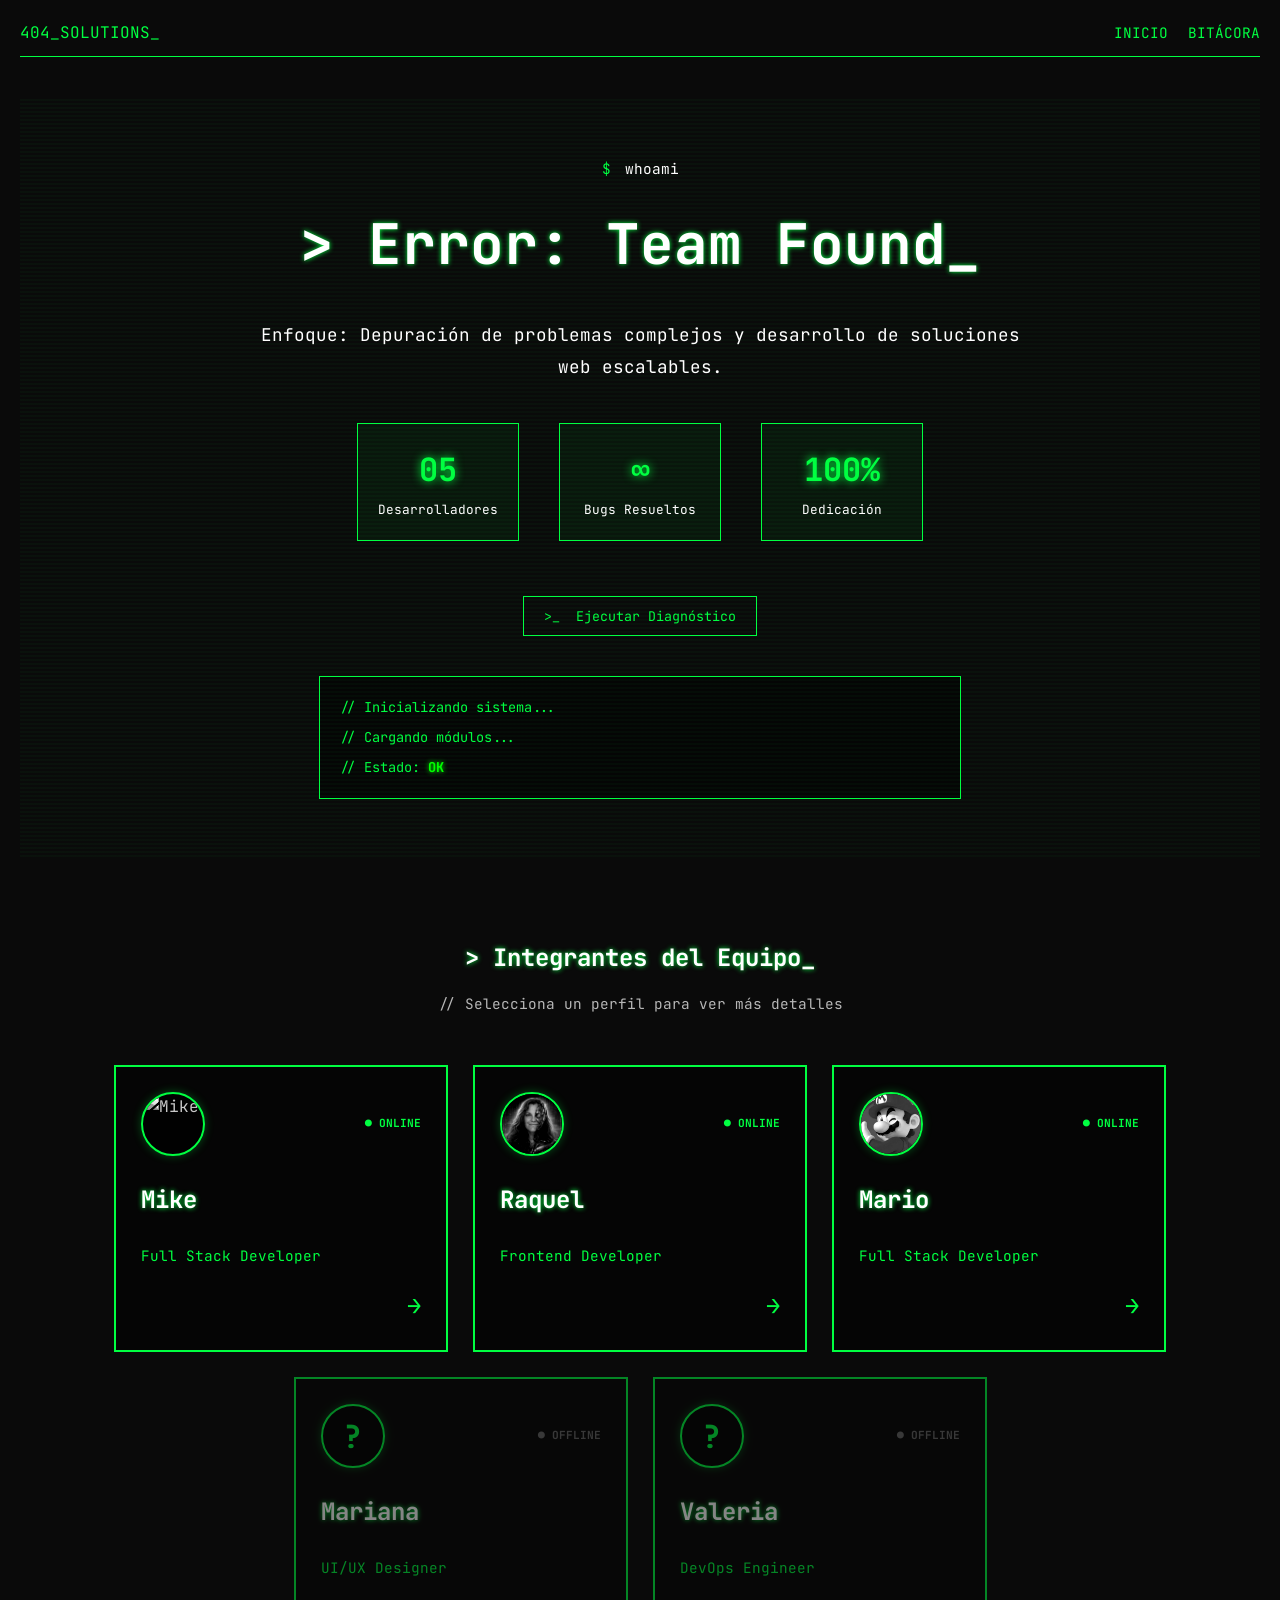
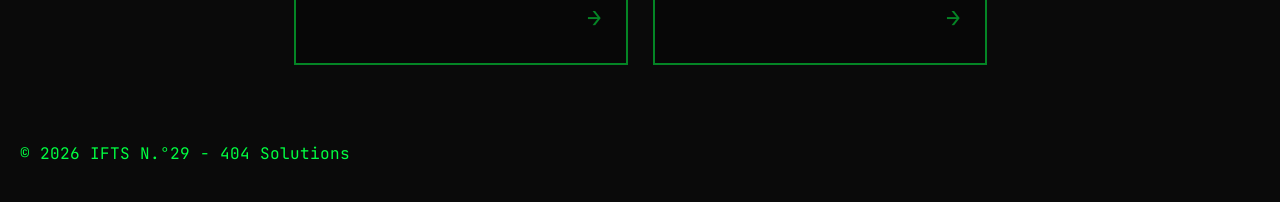
==== index.html @ 2956a2a1 "Subo el proyecto" ====
<!DOCTYPE html>
<html lang="es">

<head>
    <meta charset="UTF-8">
    <meta name="viewport" content="width=device-width, initial-scale=1.0">
    <title>404 Solutions - Home</title>
    <link rel="stylesheet" href="css/styles.css">
    <link href="https://fonts.googleapis.com/css2?family=JetBrains+Mono:wght@400;700&display=swap" rel="stylesheet">
    <link rel="icon" href="img/logo404solution.ico" type="image/x-icon" />
</head>

<body class="terminal-theme">
    <header>
        <nav class="nav-container">
            <div class="logo">404_SOLUTIONS_</div>
            <ul class="nav-links">
                <li><a href="index.html" class="active">Inicio</a></li>
                <li><a href="bitacora.html">Bitácora</a></li>
            </ul>
        </nav>
    </header>

    <main>
        <section id="hero">
            <div class="hero-content">
                <div class="terminal-prompt">
                    <span class="prompt-symbol">$</span>
                    <span class="prompt-text">whoami</span>
                </div>
                <h1 class="glitch-text" data-text="&gt; Error: Team Found_">&gt; Error: Team Found_</h1>
                <p class="hero-description">
                    <span class="typing-effect">Enfoque: Depuración de problemas complejos y desarrollo de soluciones web escalables.</span>
                </p>
                <div class="hero-stats">
                    <div class="stat-item">
                        <span class="stat-number">05</span>
                        <span class="stat-label">Desarrolladores</span>
                    </div>
                    <div class="stat-item">
                        <span class="stat-number">∞</span>
                        <span class="stat-label">Bugs Resueltos</span>
                    </div>
                    <div class="stat-item">
                        <span class="stat-number">100%</span>
                        <span class="stat-label">Dedicación</span>
                    </div>
                </div>
                <button id="btn-interact" class="nav-button pulse-button">
                    <span class="button-icon">&gt;_</span> Ejecutar Diagnóstico
                </button>
            </div>
            <div class="hero-decoration">
                <div class="code-lines">
                    <span class="code-line">// Inicializando sistema...</span>
                    <span class="code-line">// Cargando módulos...</span>
                    <span class="code-line">// Estado: <span class="status-ok">OK</span></span>
                </div>
            </div>
        </section>

        <section id="team-list">
            <div class="section-header">
                <h2>&gt; Integrantes del Equipo_</h2>
                <p class="section-subtitle">// Selecciona un perfil para ver más detalles</p>
            </div>
            <div class="grid-container">
                <a href="mike.html" class="team-card">
                    <div class="card-header">
                        <div class="card-avatar">
                            <img src="img/avatar_mike.png" alt="Mike" class="avatar-img">
                        </div>
                        <span class="card-status">● ONLINE</span>
                    </div>
                    <h3 class="card-name">Mike</h3>
                    <p class="card-role">Full Stack Developer</p>
                    <div class="card-footer">
                        <span class="card-arrow">→</span>
                    </div>
                </a>
                <a href="raquel.html" class="team-card">
                    <div class="card-header">
                        <div class="card-avatar">
                            <img src="img/perfil-raq.png" alt="Raquel" class="avatar-img">
                        </div>
                        <span class="card-status">● ONLINE</span>
                    </div>
                    <h3 class="card-name">Raquel</h3>
                    <p class="card-role">Frontend Developer</p>
                    <div class="card-footer">
                        <span class="card-arrow">→</span>
                    </div>
                </a>
                <a href="mario.html" class="team-card">
                    <div class="card-header">
                        <div class="card-avatar">
                            <img src="img/mario.png" alt="Mario" class="avatar-img">
                        </div>
                        <span class="card-status">● ONLINE</span>
                    </div>
                    <h3 class="card-name">Mario</h3>
                    <p class="card-role">Full Stack Developer</p>
                    <div class="card-footer">
                        <span class="card-arrow">→</span>
                    </div>
                </a>
                <a href="#" class="team-card card-disabled">
                    <div class="card-header">
                        <div class="card-avatar">
                            <div class="avatar-placeholder">?</div>
                        </div>
                        <span class="card-status offline">● OFFLINE</span>
                    </div>
                    <h3 class="card-name">Mariana</h3>
                    <p class="card-role">UI/UX Designer</p>
                    <div class="card-footer">
                        <span class="card-arrow">→</span>
                    </div>
                </a>
                <a href="#" class="team-card card-disabled">
                    <div class="card-header">
                        <div class="card-avatar">
                            <div class="avatar-placeholder">?</div>
                        </div>
                        <span class="card-status offline">● OFFLINE</span>
                    </div>
                    <h3 class="card-name">Valeria</h3>
                    <p class="card-role">DevOps Engineer</p>
                    <div class="card-footer">
                        <span class="card-arrow">→</span>
                    </div>
                </a>
            </div>
        </section>
    </main>

    <footer>
        <p>&copy; <span id="year"></span> IFTS N.°29 - 404 Solutions</p>
    </footer>

    <script src="js/main.js"></script>
</body>

</html>
---- css/styles.css ----
/* Importación de Google Fonts [cite: 60, 95] */
@import url('https://fonts.googleapis.com/css2?family=JetBrains+Mono:wght@400;700&display=swap');

:root {
    --bg-color: #0a0a0a;
    --terminal-green: #00ff41;
    --dark-green: #003b00;
    --text-accent: #ffffff;
    --link-color: #008f11;
    --surface-color: #333
}

body {
    background-color: var(--bg-color);
    color: var(--terminal-green);
    font-family: 'JetBrains Mono', monospace;
    line-height: 1.6;
    margin: 0;
    padding: 20px;
}

/* Navegación  */
.nav-container {
    display: flex;
    justify-content: space-between;
    align-items: center;
    border-bottom: 1px solid var(--terminal-green);
    padding-bottom: 10px;
    margin-bottom: 40px;
}

.nav-links {
    list-style: none;
    display: flex;
    gap: 20px;
    margin: 0;
}

.nav-links a {
    color: var(--terminal-green);
    text-decoration: none;
    text-transform: uppercase;
    font-size: 0.9rem;
}

.nav-links a:hover {
    background: var(--terminal-green);
    color: var(--bg-color);
}

/* Secciones */
h1, h2 {
    color: var(--text-accent);
    text-shadow: 0 0 5px var(--terminal-green);
}

/* Hero Section Mejorado */
#hero {
    padding: 60px 20px;
    text-align: center;
    position: relative;
    overflow: hidden;
}

#hero::before {
    content: '';
    position: absolute;
    top: 0;
    left: 0;
    right: 0;
    bottom: 0;
    background: repeating-linear-gradient(
        0deg,
        transparent,
        transparent 2px,
        rgba(0, 255, 65, 0.03) 2px,
        rgba(0, 255, 65, 0.03) 4px
    );
    pointer-events: none;
    animation: scanlines 8s linear infinite;
}

@keyframes scanlines {
    0% { transform: translateY(0); }
    100% { transform: translateY(20px); }
}

.hero-content {
    position: relative;
    z-index: 1;
    max-width: 800px;
    margin: 0 auto;
}

.terminal-prompt {
    font-size: 0.9rem;
    margin-bottom: 20px;
    opacity: 0;
    animation: fadeIn 0.5s ease forwards;
}

.prompt-symbol {
    color: var(--terminal-green);
    margin-right: 5px;
}

.prompt-text {
    color: var(--text-accent);
}

@keyframes fadeIn {
    to { opacity: 1; }
}

.glitch-text {
    font-size: clamp(2rem, 5vw, 3.5rem);
    margin: 20px 0;
    position: relative;
    animation: glitch 3s infinite;
}

@keyframes glitch {
    0%, 90%, 100% { transform: translate(0); }
    92% { transform: translate(-2px, 2px); }
    94% { transform: translate(2px, -2px); }
    96% { transform: translate(-2px, -2px); }
}

.hero-description {
    font-size: 1.1rem;
    color: var(--text-accent);
    margin: 30px 0;
    line-height: 1.8;
}

.hero-stats {
    display: flex;
    justify-content: center;
    gap: 40px;
    margin: 40px 0;
    flex-wrap: wrap;
}

.stat-item {
    display: flex;
    flex-direction: column;
    align-items: center;
    padding: 20px;
    border: 1px solid var(--terminal-green);
    background: rgba(0, 255, 65, 0.05);
    min-width: 120px;
    transition: all 0.3s ease;
}

.stat-item:hover {
    background: rgba(0, 255, 65, 0.1);
    box-shadow: 0 0 20px rgba(0, 255, 65, 0.3);
    transform: translateY(-5px);
}

.stat-number {
    font-size: 2rem;
    font-weight: bold;
    color: var(--terminal-green);
    text-shadow: 0 0 10px var(--terminal-green);
}

.stat-label {
    font-size: 0.8rem;
    color: var(--text-accent);
    margin-top: 5px;
}

.pulse-button {
    animation: pulse 2s infinite;
    position: relative;
    overflow: hidden;
}

@keyframes pulse {
    0%, 100% { box-shadow: 0 0 0 0 rgba(0, 255, 65, 0.7); }
    50% { box-shadow: 0 0 0 10px rgba(0, 255, 65, 0); }
}

.button-icon {
    margin-right: 8px;
}

.hero-decoration {
    margin-top: 40px;
    padding: 20px;
    border: 1px solid var(--terminal-green);
    background: rgba(0, 0, 0, 0.5);
    text-align: left;
    max-width: 600px;
    margin-left: auto;
    margin-right: auto;
}

.code-lines {
    display: flex;
    flex-direction: column;
    gap: 8px;
}

.code-line {
    font-size: 0.85rem;
    color: var(--terminal-green);
    opacity: 0;
    animation: typeIn 0.5s ease forwards;
}

.code-line:nth-child(1) { animation-delay: 0.5s; }
.code-line:nth-child(2) { animation-delay: 1s; }
.code-line:nth-child(3) { animation-delay: 1.5s; }

@keyframes typeIn {
    to { opacity: 1; }
}

.status-ok {
    color: #00ff00;
    font-weight: bold;
    text-shadow: 0 0 5px #00ff00;
}

/* Team Section Mejorado */
#team-list {
    padding: 60px 20px;
}

.section-header {
    text-align: center;
    margin-bottom: 50px;
}

.section-header h2 {
    margin-bottom: 10px;
}

.section-subtitle {
    color: var(--text-accent);
    font-size: 0.9rem;
    opacity: 0.7;
}

/* Grid de Integrantes Mejorado */
.grid-container {
    display: grid;
    gap: 25px;
    margin-top: 20px;
    grid-template-columns: repeat(auto-fit, minmax(250px, 1fr));
    max-width: 1400px;
    margin-left: auto;
    margin-right: auto;
    justify-items: center;
}

/* Para 5 elementos: 3 arriba, 2 abajo centrados */
.grid-container {
    display: flex;
    flex-wrap: wrap;
    gap: 25px;
    margin-top: 20px;
    justify-content: center;
    max-width: 1400px;
    margin-left: auto;
    margin-right: auto;
}

.team-card {
    border: 2px solid var(--terminal-green);
    padding: 25px;
    text-decoration: none;
    color: var(--terminal-green);
    background: rgba(0, 0, 0, 0.5);
    transition: all 0.3s ease;
    position: relative;
    overflow: hidden;
    display: flex;
    flex-direction: column;
    width: 280px;
    flex-shrink: 0;
}

.team-card::before {
    content: '';
    position: absolute;
    top: 0;
    left: -100%;
    width: 100%;
    height: 100%;
    background: linear-gradient(90deg, transparent, rgba(0, 255, 65, 0.1), transparent);
    transition: left 0.5s ease;
}

.team-card:hover::before {
    left: 100%;
}

.team-card:hover {
    background-color: rgba(0, 59, 0, 0.3);
    box-shadow: 0 0 30px rgba(0, 255, 65, 0.4);
    transform: translateY(-10px);
    border-color: var(--text-accent);
}

.team-card.card-disabled {
    opacity: 0.5;
    cursor: not-allowed;
}

.team-card.card-disabled:hover {
    transform: none;
    box-shadow: none;
    background-color: rgba(0, 0, 0, 0.5);
}

.card-header {
    display: flex;
    justify-content: space-between;
    align-items: center;
    margin-bottom: 15px;
}

.card-avatar {
    width: 60px;
    height: 60px;
    border-radius: 50%;
    overflow: hidden;
    border: 2px solid var(--terminal-green);
    display: flex;
    align-items: center;
    justify-content: center;
    background: rgba(0, 0, 0, 0.8);
    box-shadow: 0 0 10px rgba(0, 255, 65, 0.3);
}

.avatar-img {
    width: 100%;
    height: 100%;
    object-fit: cover;
    filter: grayscale(100%) contrast(1.2);
    transition: filter 0.3s ease;
}

.team-card:hover .avatar-img {
    filter: grayscale(0%) contrast(1);
}

.avatar-placeholder {
    font-size: 2rem;
    color: var(--terminal-green);
    font-weight: bold;
}

.card-icon {
    font-size: 2rem;
}

.card-status {
    font-size: 0.7rem;
    color: var(--terminal-green);
    font-weight: bold;
    animation: blink 2s infinite;
}

.card-status.offline {
    color: #666;
    animation: none;
}

@keyframes blink {
    0%, 50%, 100% { opacity: 1; }
    25%, 75% { opacity: 0.5; }
}

.card-name {
    font-size: 1.5rem;
    color: var(--text-accent);
    margin: 10px 0;
    text-shadow: 0 0 5px var(--terminal-green);
}

.card-role {
    font-size: 0.9rem;
    color: var(--terminal-green);
    margin-bottom: 20px;
}

.card-footer {
    margin-top: auto;
    text-align: right;
}

.card-arrow {
    font-size: 1.5rem;
    color: var(--terminal-green);
    transition: transform 0.3s ease;
    display: inline-block;
}

.team-card:hover .card-arrow {
    transform: translateX(10px);
}

.card-link {
    border: 1px solid var(--terminal-green);
    padding: 15px;
    text-decoration: none;
    color: var(--terminal-green);
    text-align: center;
    transition: all 0.3s ease;
}

.card-link:hover {
    background-color: var(--dark-green);
    box-shadow: 0 0 10px var(--terminal-green);
}

/* Botón de Interacción */
.nav-button {
    background-color: transparent;
    border: 1px solid var(--terminal-green);
    color: var(--terminal-green);
    padding: 10px 20px;
    font-family: inherit;
    cursor: pointer;
    margin-top: 15px;
}

.nav-button:hover {
    background-color: var(--terminal-green);
    color: var(--bg-color);
}

/* Perfil y Tarjeta */
.profile-main {
    display: flex;
    flex-direction: column;
    align-items: center;
    padding: 20px;
}

.profile-card {
    background: #1a1a1a;
    border: 1px solid var(--terminal-green);
    width: 100%;
    max-width: 800px;
    border-radius: 5px;
    overflow: hidden;
    margin-bottom: 30px;
}

.terminal-header {
    background: #333;
    padding: 8px 15px;
    display: flex;
    align-items: center;
    gap: 8px;
}

.dot { height: 12px; width: 12px; border-radius: 50%; display: inline-block; }
.red { background: #ff5f56; }
.yellow { background: #ffbd2e; }
.green { background: #27c93f; }
.title { color: #ccc; font-size: 0.8rem; margin-left: 10px; }

.profile-content {
    display: flex;
    flex-wrap: wrap;
    padding: 30px;
    gap: 30px;
}

.profile-image img {
    width: 200px;
    height: 200px;
    border: 2px solid var(--terminal-green);
    filter: grayscale(1) contrast(1.2);
    object-fit: cover;
}

.profile-info h1 { margin-top: 0; font-size: 1.5rem; }
.role { color: var(--text-accent); font-weight: bold; }

.skills {
    list-style: none;
    padding: 0;
    display: flex;
    flex-wrap: wrap;
    gap: 10px;
}

.skills li::before { content: "> "; }

.back-navigation { 
  margin-top: 20px; 
  text-align: center;
  padding: 20px;
}

.back-navigation .nav-button {
  display: inline-block;
  background-color: transparent;
  border: 1px solid var(--terminal-green);
  color: var(--terminal-green);
  padding: 10px 20px;
  font-family: inherit;
  cursor: pointer;
  text-decoration: none;
  transition: background-color 0.3s ease, color 0.3s ease;
}

.back-navigation .nav-button:hover {
  background-color: var(--terminal-green);
  color: var(--bg-color);
}

/* Ajuste Responsivo para la Tarjeta */
@media (max-width: 600px) {
    .profile-content { flex-direction: column; align-items: center; text-align: center; }
    .skills { justify-content: center; }
}

/* Estilos para Bitácora */
#bitacora {
    max-width: 900px;
    margin: 0 auto;
    padding: 20px;
}

#bitacora h1 {
    margin-bottom: 10px;
}

#bitacora > p {
    color: var(--text-accent);
    margin-bottom: 40px;
    font-size: 0.9rem;
}

.bitacora-entry {
    background: #1a1a1a;
    border: 1px solid var(--terminal-green);
    border-radius: 5px;
    padding: 25px;
    margin-bottom: 30px;
}

.bitacora-entry h2 {
    color: var(--terminal-green);
    margin-top: 0;
    margin-bottom: 20px;
    font-size: 1.3rem;
}

.bitacora-entry ul {
    list-style: none;
    padding-left: 0;
}

.bitacora-entry ul li {
    color: var(--text-accent);
    margin-bottom: 15px;
    padding-left: 20px;
    position: relative;
}

.bitacora-entry ul li::before {
    content: "> ";
    color: var(--terminal-green);
    position: absolute;
    left: 0;
}

.bitacora-entry ul ul {
    margin-top: 10px;
    padding-left: 20px;
}

.bitacora-entry ul ul li {
    font-size: 0.9rem;
    margin-bottom: 8px;
}

.bitacora-entry strong {
    color: var(--terminal-green);
}


/* BREAKPOINTS OBLIGATORIOS  */

/* Móvil Pequeño (400px) */
@media (min-width: 400px) {
    .grid-container {
        justify-content: center;
    }
    
    .team-card {
        width: 100%;
        max-width: 350px;
    }
}

/* Tablets (900px)  */
@media (min-width: 900px) {
    .grid-container {
        justify-content: center;
    }
    
    .team-card {
        width: 280px;
    }
}

/* Escritorio (1200px) */
@media (min-width: 1200px) {
    body {
        max-width: 1400px;
        margin: 0 auto;
    }
    
    .grid-container {
        justify-content: center;
    }
}
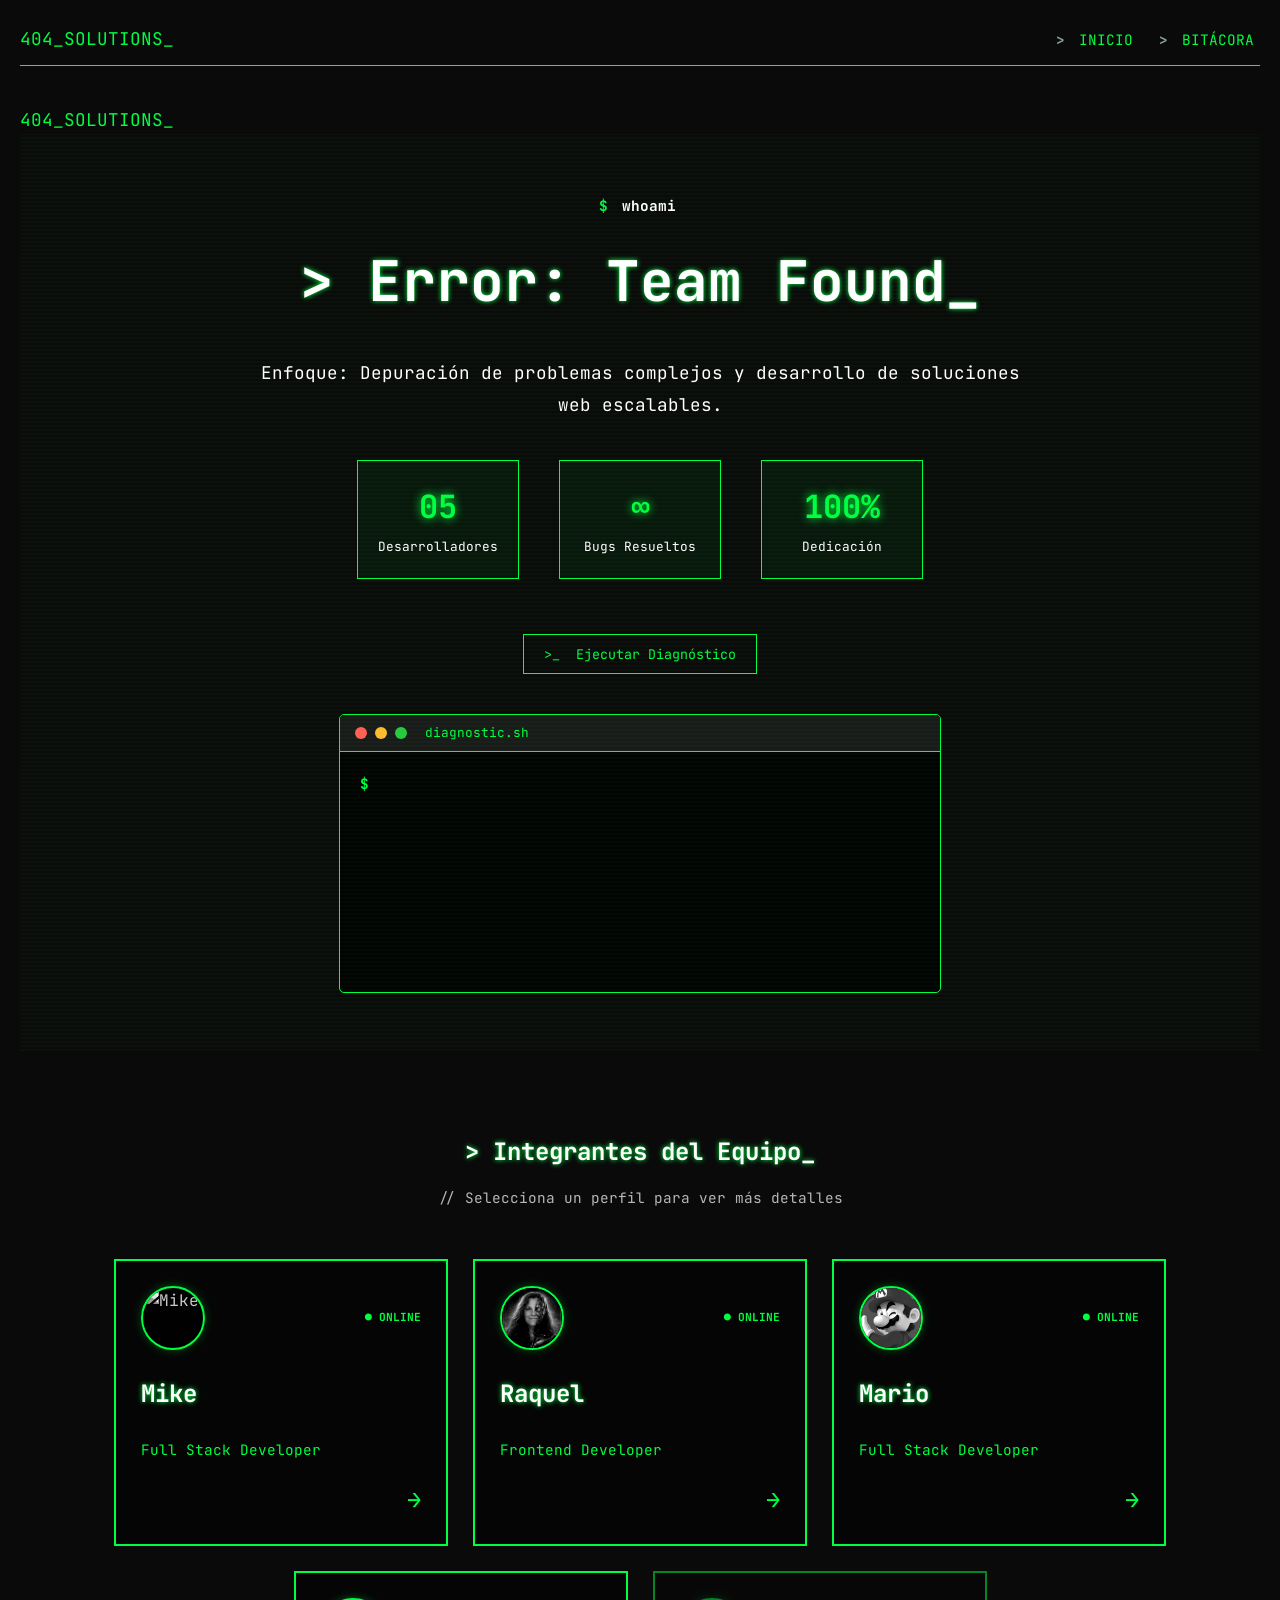
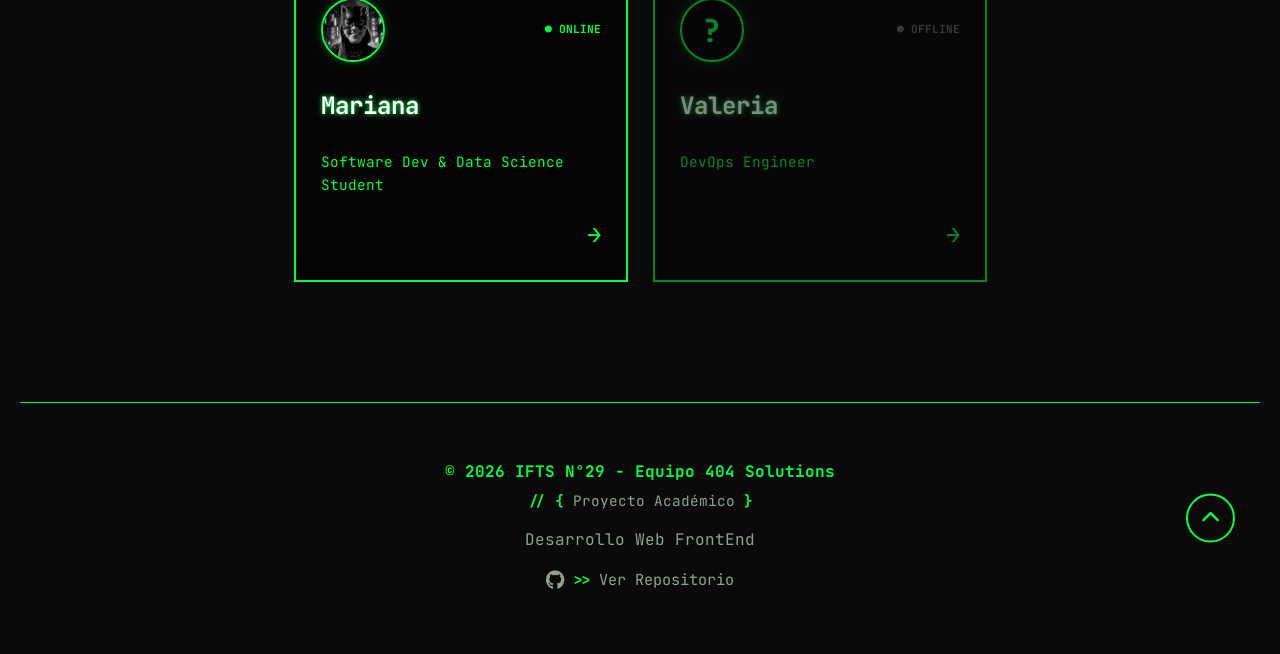
==== commit 6292b3ca: "Mejoras en el proyecto" ====
--- a/index.html
+++ b/index.html
@@ -1,144 +1,204 @@
-<!DOCTYPE html>
+<!doctype html>
 <html lang="es">
 
 <head>
-    <meta charset="UTF-8">
-    <meta name="viewport" content="width=device-width, initial-scale=1.0">
-    <title>404 Solutions - Home</title>
-    <link rel="stylesheet" href="css/styles.css">
-    <link href="https://fonts.googleapis.com/css2?family=JetBrains+Mono:wght@400;700&display=swap" rel="stylesheet">
-    <link rel="icon" href="img/logo404solution.ico" type="image/x-icon" />
+  <meta charset="UTF-8" />
+  <meta name="viewport" content="width=device-width, initial-scale=1.0" />
+  <title>404 Solutions - Home</title>
+
+  <link href="https://fonts.googleapis.com/css2?family=JetBrains+Mono:wght@400;700&display=swap" rel="stylesheet" />
+  <link rel="stylesheet" href="https://cdnjs.cloudflare.com/ajax/libs/font-awesome/6.5.1/css/all.min.css" />
+  <link rel="stylesheet" href="css/styles.css" />
+  <link rel="icon" href="img/logo404solution.ico" type="image/x-icon" />
 </head>
 
 <body class="terminal-theme">
-    <header>
-        <nav class="nav-container">
-            <div class="logo">404_SOLUTIONS_</div>
-            <ul class="nav-links">
-                <li><a href="index.html" class="active">Inicio</a></li>
-                <li><a href="bitacora.html">Bitácora</a></li>
-            </ul>
-        </nav>
-    </header>
-
-    <main>
-        <section id="hero">
-            <div class="hero-content">
-                <div class="terminal-prompt">
-                    <span class="prompt-symbol">$</span>
-                    <span class="prompt-text">whoami</span>
-                </div>
-                <h1 class="glitch-text" data-text="&gt; Error: Team Found_">&gt; Error: Team Found_</h1>
-                <p class="hero-description">
-                    <span class="typing-effect">Enfoque: Depuración de problemas complejos y desarrollo de soluciones web escalables.</span>
-                </p>
-                <div class="hero-stats">
-                    <div class="stat-item">
-                        <span class="stat-number">05</span>
-                        <span class="stat-label">Desarrolladores</span>
-                    </div>
-                    <div class="stat-item">
-                        <span class="stat-number">∞</span>
-                        <span class="stat-label">Bugs Resueltos</span>
-                    </div>
-                    <div class="stat-item">
-                        <span class="stat-number">100%</span>
-                        <span class="stat-label">Dedicación</span>
-                    </div>
-                </div>
-                <button id="btn-interact" class="nav-button pulse-button">
-                    <span class="button-icon">&gt;_</span> Ejecutar Diagnóstico
-                </button>
-            </div>
-            <div class="hero-decoration">
-                <div class="code-lines">
-                    <span class="code-line">// Inicializando sistema...</span>
-                    <span class="code-line">// Cargando módulos...</span>
-                    <span class="code-line">// Estado: <span class="status-ok">OK</span></span>
-                </div>
-            </div>
-        </section>
-
-        <section id="team-list">
-            <div class="section-header">
-                <h2>&gt; Integrantes del Equipo_</h2>
-                <p class="section-subtitle">// Selecciona un perfil para ver más detalles</p>
-            </div>
-            <div class="grid-container">
-                <a href="mike.html" class="team-card">
-                    <div class="card-header">
-                        <div class="card-avatar">
-                            <img src="img/avatar_mike.png" alt="Mike" class="avatar-img">
-                        </div>
-                        <span class="card-status">● ONLINE</span>
-                    </div>
-                    <h3 class="card-name">Mike</h3>
-                    <p class="card-role">Full Stack Developer</p>
-                    <div class="card-footer">
-                        <span class="card-arrow">→</span>
-                    </div>
-                </a>
-                <a href="raquel.html" class="team-card">
-                    <div class="card-header">
-                        <div class="card-avatar">
-                            <img src="img/perfil-raq.png" alt="Raquel" class="avatar-img">
-                        </div>
-                        <span class="card-status">● ONLINE</span>
-                    </div>
-                    <h3 class="card-name">Raquel</h3>
-                    <p class="card-role">Frontend Developer</p>
-                    <div class="card-footer">
-                        <span class="card-arrow">→</span>
-                    </div>
-                </a>
-                <a href="mario.html" class="team-card">
-                    <div class="card-header">
-                        <div class="card-avatar">
-                            <img src="img/mario.png" alt="Mario" class="avatar-img">
-                        </div>
-                        <span class="card-status">● ONLINE</span>
-                    </div>
-                    <h3 class="card-name">Mario</h3>
-                    <p class="card-role">Full Stack Developer</p>
-                    <div class="card-footer">
-                        <span class="card-arrow">→</span>
-                    </div>
-                </a>
-                <a href="#" class="team-card card-disabled">
-                    <div class="card-header">
-                        <div class="card-avatar">
-                            <div class="avatar-placeholder">?</div>
-                        </div>
-                        <span class="card-status offline">● OFFLINE</span>
-                    </div>
-                    <h3 class="card-name">Mariana</h3>
-                    <p class="card-role">UI/UX Designer</p>
-                    <div class="card-footer">
-                        <span class="card-arrow">→</span>
-                    </div>
-                </a>
-                <a href="#" class="team-card card-disabled">
-                    <div class="card-header">
-                        <div class="card-avatar">
-                            <div class="avatar-placeholder">?</div>
-                        </div>
-                        <span class="card-status offline">● OFFLINE</span>
-                    </div>
-                    <h3 class="card-name">Valeria</h3>
-                    <p class="card-role">DevOps Engineer</p>
-                    <div class="card-footer">
-                        <span class="card-arrow">→</span>
-                    </div>
-                </a>
-            </div>
-        </section>
-    </main>
-
-    <footer>
-        <p>&copy; <span id="year"></span> IFTS N.°29 - 404 Solutions</p>
-    </footer>
-
-    <script src="js/main.js"></script>
+  <header>
+    <nav class="nav-container">
+      <a href="index.html" class="logo">404_SOLUTIONS_</a>
+      <ul class="nav-links">
+        <li><a href="index.html" class="active">Inicio</a></li>
+        <li><a href="bitacora.html">Bitácora</a></li>
+      </ul>
+    </nav>
+  </header>
+
+  <!-- <<< ----------- * ----------- Header Celular ----------- * ----------- >>> -->
+
+  <!-- <<< ----------- Menu Hamburguesa ----------- >>> -->
+
+  <header class="dos-columnas">
+    <a href="index.html" class="logo">404_SOLUTIONS_</a>
+    <div class="menu-hamburguesa">
+      <!-- <<< ----------- Boton Menu Hamburguesa ----------- >>> -->
+      <button id="abrir" class="abrir-menu"><img class="img-abrir" src="/img/iconos-mario/menu.png" alt="menu"></button>
+      <nav class="nav" id="nav">
+        <button id="cerrar" class="cerrar-menu"><img class="img-cerrar" src="/img/iconos-mario/cerrar.png"
+            alt="cerrar"></button>
+        <ul class="nav-links">
+          <li><a href="index.html" class="active">Inicio</a></li>
+        </ul>
+        <ul class="nav-links">
+          <li><a href="bitacora.html">Bitácora</a></li>
+        </ul>
+      </nav>
+    </div>
+  </header>
+
+  <main>
+    <section id="hero">
+      <div class="hero-content">
+        <div class="terminal-prompt">
+          <span class="prompt-symbol">$</span>
+          <span class="prompt-text">whoami</span>
+        </div>
+        <h1 class="glitch-text" data-text="&gt; Error: Team Found_">
+          &gt; Error: Team Found_
+        </h1>
+        <p class="hero-description">
+          <span class="typing-effect">Enfoque: Depuración de problemas complejos y desarrollo de
+            soluciones web escalables.</span>
+        </p>
+        <div class="hero-stats">
+          <div class="stat-item">
+            <span class="stat-number">05</span>
+            <span class="stat-label">Desarrolladores</span>
+          </div>
+          <div class="stat-item">
+            <span class="stat-number">∞</span>
+            <span class="stat-label">Bugs Resueltos</span>
+          </div>
+          <div class="stat-item">
+            <span class="stat-number">100%</span>
+            <span class="stat-label">Dedicación</span>
+          </div>
+        </div>
+        <button id="btn-interact" class="nav-button pulse-button">
+          <span class="button-icon">&gt;_</span> Ejecutar Diagnóstico
+        </button>
+      </div>
+      <div class="hero-decoration" id="diagnosticOutput">
+        <div class="terminal-window-header">
+          <span class="term-dot red"></span>
+          <span class="term-dot yellow"></span>
+          <span class="term-dot green"></span>
+          <span class="term-title">diagnostic.sh</span>
+        </div>
+        <div class="code-lines" id="codeLines">
+          <span class="terminal-prompt">$</span>
+        </div>
+      </div>
+    </section>
+
+    <section id="team-list">
+      <div class="section-header">
+        <h2 class="integrantes">&gt; Integrantes del Equipo_</h2>
+        <p class="section-subtitle">
+          // Selecciona un perfil para ver más detalles
+        </p>
+      </div>
+      <div class="grid-container">
+        <a href="mike.html" class="team-card">
+          <div class="card-header">
+            <div class="card-avatar">
+              <img src="img/avatar_mike.png" alt="Mike" class="avatar-img" />
+            </div>
+            <span class="card-status">● ONLINE</span>
+          </div>
+          <h3 class="card-name">Mike</h3>
+          <p class="card-role">Full Stack Developer</p>
+          <div class="card-footer">
+            <span class="card-arrow">→</span>
+          </div>
+        </a>
+        <a href="raquel.html" class="team-card">
+          <div class="card-header">
+            <div class="card-avatar">
+              <img src="img/perfil-raq.png" alt="Raquel" class="avatar-img" />
+            </div>
+            <span class="card-status">● ONLINE</span>
+          </div>
+          <h3 class="card-name">Raquel</h3>
+          <p class="card-role">Frontend Developer</p>
+          <div class="card-footer">
+            <span class="card-arrow">→</span>
+          </div>
+        </a>
+        <a href="mario.html" class="team-card">
+          <div class="card-header">
+            <div class="card-avatar">
+              <img src="img/mario.png" alt="Mario" class="avatar-img" />
+            </div>
+            <span class="card-status">● ONLINE</span>
+          </div>
+          <h3 class="card-name">Mario</h3>
+          <p class="card-role">Full Stack Developer</p>
+          <div class="card-footer">
+            <span class="card-arrow">→</span>
+          </div>
+        </a>
+        <a href="mariana.html" class="team-card">
+          <div class="card-header">
+            <div class="card-avatar">
+              <img src="img/avatar_mariana.jpg" alt="Mariana Aiello" class="avatar-img" />
+            </div>
+            <span class="card-status">● ONLINE</span>
+          </div>
+          <h3 class="card-name">Mariana</h3>
+          <p class="card-role">Software Dev & Data Science Student</p>
+          <div class="card-footer">
+            <span class="card-arrow">→</span>
+          </div>
+        </a>
+        <a href="#" class="team-card card-disabled">
+          <div class="card-header">
+            <div class="card-avatar">
+              <div class="avatar-placeholder">?</div>
+            </div>
+            <span class="card-status offline">● OFFLINE</span>
+          </div>
+          <h3 class="card-name">Valeria</h3>
+          <p class="card-role">DevOps Engineer</p>
+          <div class="card-footer">
+            <span class="card-arrow">→</span>
+          </div>
+        </a>
+      </div>
+    </section>
+  </main>
+
+  <footer class="main-footer">
+    <div class="footer-contenido">
+      <div class="footer-info">
+        <p class="footer-copy">
+          &copy; <span id="year"></span> IFTS N°29 - Equipo 404 Solutions
+        </p>
+        <p class="licencia">
+          <span class="verde-fuerte">// {</span>
+          <span class="texto-opaco">Proyecto Académico</span>
+          <span class="verde-fuerte">}</span>
+        <div class="texto-opaco">Desarrollo Web FrontEnd</div>
+        </p>
+      </div>
+
+      <div class="footer-redes">
+        <a href="https://github.com/IFTS29/404_Solutions_TP1_FrontEnd" target="_blank" class="enlace-repo"
+          aria-label="Repositorio GitHub del Grupo">
+          <i class="fa-brands fa-github"></i>
+          <span class="verde-fuerte">&gt;&gt;</span>
+          <span class="texto-opaco">Ver Repositorio</span>
+        </a>
+      </div>
+    </div>
+
+    <div class="btn-subir-container">
+      <a href="#" aria-label="Volver arriba" class="btn-subir">
+        <i class="fa-solid fa-chevron-up"></i>
+      </a>
+    </div>
+  </footer>
+
+  <script src="js/main.js"></script>
 </body>
 
 </html>
--- a/css/styles.css
+++ b/css/styles.css
@@ -1,501 +1,787 @@
 /* Importación de Google Fonts [cite: 60, 95] */
-@import url('https://fonts.googleapis.com/css2?family=JetBrains+Mono:wght@400;700&display=swap');
+@import url("https://fonts.googleapis.com/css2?family=JetBrains+Mono:wght@400;700&display=swap");
 
 :root {
-    --bg-color: #0a0a0a;
-    --terminal-green: #00ff41;
-    --dark-green: #003b00;
-    --text-accent: #ffffff;
-    --link-color: #008f11;
-    --surface-color: #333
+  --bg-color: #0a0a0a;
+  --terminal-green: #00ff41;
+  --dark-green: #003b00;
+  --text-accent: #ffffff;
+  --link-color: #008f11;
+  --surface-color: #333;
+}
+
+html {
+  scroll-behavior: smooth;
 }
 
 body {
+  background-color: var(--bg-color);
+  color: var(--terminal-green);
+  font-family: "JetBrains Mono", monospace;
+  line-height: 1.6;
+  margin: 0;
+  padding: 20px;
+}
+
+/* Navegación  */
+header {
+  width: 100%;
+}
+
+.nav-container {
+  display: flex;
+  flex-direction: column;
+  align-items: center;
+  gap: 10px;
+  border-bottom: 1px solid var(--terminal-green);
+  padding: 12px 10px;
+  margin: 0 auto 40px auto;
+  width: 100%;
+  max-width: 1300px;
+}
+
+.nav-links {
+  list-style: none;
+  display: flex;
+  flex-wrap: wrap;
+  justify-content: center;
+  gap: 12px;
+  margin: 0;
+  padding: 0;
+}
+
+.nav-links li {
+  display: flex;
+  align-items: center;
+  gap: 3px;
+}
+
+.nav-links li::before {
+  content: ">";
+  color: #8da392;
+  font-weight: bold;
+  font-size: 0.85rem;
+}
+
+.nav-links li:hover::before {
+  color: var(--terminal-green);
+  animation: blink 2.5s step-end infinite;
+}
+
+.nav-links a {
+  color: var(--terminal-green);
+  text-decoration: none;
+  text-transform: uppercase;
+  font-size: 0.85rem; /* Letra chica */
+  padding: 2px 4px;
+  transition:
+    background-color 0.3s ease,
+    color 0.3s ease;
+}
+
+.nav-links li:hover a {
+  background: var(--terminal-green);
+  color: var(--bg-color);
+}
+
+.logo {
+  color: var(--terminal-green);
+  font-size: 0.85rem;
+  text-decoration: none;
+  transition: text-shadow 0.3s ease;
+}
+
+.logo:hover {
+  text-shadow: 0 0 8px var(--terminal-green);
+}
+
+/* Menu Hamburguesa */
+.dos-columnas {
+  display: grid;
+  grid-template-columns: 1fr 1fr;
+  align-items: center;
+}
+
+@media (min-width: 769px) {
+  .menu-hamburguesa {
+    display: none;
+  }
+}
+
+@media (max-width: 768px) {
+  .nav-container {
+    display: none;
+  }
+
+  .menu-hamburguesa {
+    z-index: 100;
+    display: flex;
+    flex-wrap: wrap;
+    width: 100%;
+    justify-content: right;
+    align-items: center;
+    text-align: center;
+    top: 0px;
+    right: 0px;
+    left: 0px;
+  }
+
+  .img-ico {
+    width: 30px;
+    height: 30px;
+    margin: 5px;
+    filter: brightness(0) invert(1);
+  }
+
+  .nav {
+    z-index: 100;
+    opacity: 0;
+    visibility: hidden;
+    display: flex;
+    flex-direction: column;
+    align-items: end;
+    gap: 0.5rem;
+    position: absolute;
+    top: 0px;
+    right: 0px;
     background-color: var(--bg-color);
-    color: var(--terminal-green);
-    font-family: 'JetBrains Mono', monospace;
-    line-height: 1.6;
-    margin: 0;
-    padding: 20px;
-}
-
-/* Navegación  */
-.nav-container {
+    padding: 15px;
+    box-shadow: 0 0 0 200vmax rgba(0, 0, 0, 0.7);
+  }
+
+  .nav.visible {
+    z-index: 100;
+    opacity: 1;
+    visibility: visible;
+  }
+
+  .two-columns {
+    display: grid;
+    grid-template-columns: 0.5fr 1fr;
+  }
+
+  .nav-list {
     display: flex;
-    justify-content: space-between;
-    align-items: center;
-    border-bottom: 1px solid var(--terminal-green);
-    padding-bottom: 10px;
-    margin-bottom: 40px;
-}
-
-.nav-links {
+    flex-direction: column;
+    width: 100%;
+
     list-style: none;
-    display: flex;
-    gap: 20px;
-    margin: 0;
-}
-
-.nav-links a {
-    color: var(--terminal-green);
+    text-align: right;
+    gap: 1rem;
+    right: 1px;
+    font-size: 20px;
+  }
+
+  .nav-list li a {
     text-decoration: none;
-    text-transform: uppercase;
-    font-size: 0.9rem;
-}
-
-.nav-links a:hover {
-    background: var(--terminal-green);
-    color: var(--bg-color);
+    color: white;
+    padding: 1rem;
+    padding: 0px;
+    border: solid 1px red;
+    border-radius: 5px;
+    padding: 10px;
+  }
+
+  .nav-list li a:hover {
+    background-color: rgba(204, 204, 204, 0.7);
+  }
+
+  .abrir-menu,
+  .cerrar-menu {
+    display: block;
+    border: 0px;
+    font-size: 1.25rem;
+    background-color: transparent;
+  }
+
+  .abrir-menu {
+    color: black;
+  }
+
+  .cerrar-menu {
+    color: white;
+  }
+
+  .img-abrir {
+    width: 35px;
+    height: 35px;
+  }
+
+  .img-cerrar {
+    width: 25px;
+    height: 25px;
+  }
 }
 
 /* Secciones */
-h1, h2 {
-    color: var(--text-accent);
-    text-shadow: 0 0 5px var(--terminal-green);
+h1,
+h2 {
+  color: var(--text-accent);
+  text-shadow: 0 0 5px var(--terminal-green);
 }
 
 /* Hero Section Mejorado */
 #hero {
-    padding: 60px 20px;
-    text-align: center;
-    position: relative;
-    overflow: hidden;
+  padding: 60px 20px;
+  text-align: center;
+  position: relative;
+  overflow: hidden;
 }
 
 #hero::before {
-    content: '';
-    position: absolute;
-    top: 0;
-    left: 0;
-    right: 0;
-    bottom: 0;
-    background: repeating-linear-gradient(
-        0deg,
-        transparent,
-        transparent 2px,
-        rgba(0, 255, 65, 0.03) 2px,
-        rgba(0, 255, 65, 0.03) 4px
-    );
-    pointer-events: none;
-    animation: scanlines 8s linear infinite;
+  content: "";
+  position: absolute;
+  top: 0;
+  left: 0;
+  right: 0;
+  bottom: 0;
+  background: repeating-linear-gradient(
+    0deg,
+    transparent,
+    transparent 2px,
+    rgba(0, 255, 65, 0.03) 2px,
+    rgba(0, 255, 65, 0.03) 4px
+  );
+  pointer-events: none;
+  animation: scanlines 8s linear infinite;
 }
 
 @keyframes scanlines {
-    0% { transform: translateY(0); }
-    100% { transform: translateY(20px); }
+  0% {
+    transform: translateY(0);
+  }
+  100% {
+    transform: translateY(20px);
+  }
 }
 
 .hero-content {
-    position: relative;
-    z-index: 1;
-    max-width: 800px;
-    margin: 0 auto;
+  position: relative;
+  z-index: 1;
+  max-width: 800px;
+  margin: 0 auto;
 }
 
 .terminal-prompt {
-    font-size: 0.9rem;
-    margin-bottom: 20px;
-    opacity: 0;
-    animation: fadeIn 0.5s ease forwards;
+  font-size: 0.9rem;
+  margin-bottom: 20px;
+  opacity: 0;
+  animation: fadeIn 0.5s ease forwards;
 }
 
 .prompt-symbol {
-    color: var(--terminal-green);
-    margin-right: 5px;
+  color: var(--terminal-green);
+  margin-right: 5px;
 }
 
 .prompt-text {
-    color: var(--text-accent);
+  color: var(--text-accent);
 }
 
 @keyframes fadeIn {
-    to { opacity: 1; }
+  to {
+    opacity: 1;
+  }
 }
 
 .glitch-text {
-    font-size: clamp(2rem, 5vw, 3.5rem);
-    margin: 20px 0;
-    position: relative;
-    animation: glitch 3s infinite;
+  font-size: clamp(2rem, 5vw, 3.5rem);
+  margin: 20px 0;
+  position: relative;
+  animation: glitch 3s infinite;
+}
+
+@media (max-width: 600px) {
+  .glitch-text {
+    font-size: 1.2rem;
+  }
+
+  .integrantes {
+    font-size: 1rem;
+  }
+
 }
 
 @keyframes glitch {
-    0%, 90%, 100% { transform: translate(0); }
-    92% { transform: translate(-2px, 2px); }
-    94% { transform: translate(2px, -2px); }
-    96% { transform: translate(-2px, -2px); }
+  0%,
+  90%,
+  100% {
+    transform: translate(0);
+  }
+  92% {
+    transform: translate(-2px, 2px);
+  }
+  94% {
+    transform: translate(2px, -2px);
+  }
+  96% {
+    transform: translate(-2px, -2px);
+  }
 }
 
 .hero-description {
-    font-size: 1.1rem;
-    color: var(--text-accent);
-    margin: 30px 0;
-    line-height: 1.8;
+  font-size: 1.1rem;
+  color: var(--text-accent);
+  margin: 30px 0;
+  line-height: 1.8;
 }
 
 .hero-stats {
-    display: flex;
-    justify-content: center;
-    gap: 40px;
-    margin: 40px 0;
-    flex-wrap: wrap;
+  display: flex;
+  justify-content: center;
+  gap: 40px;
+  margin: 40px 0;
+  flex-wrap: wrap;
 }
 
 .stat-item {
-    display: flex;
-    flex-direction: column;
-    align-items: center;
-    padding: 20px;
-    border: 1px solid var(--terminal-green);
-    background: rgba(0, 255, 65, 0.05);
-    min-width: 120px;
-    transition: all 0.3s ease;
+  display: flex;
+  flex-direction: column;
+  align-items: center;
+  padding: 20px;
+  border: 1px solid var(--terminal-green);
+  background: rgba(0, 255, 65, 0.05);
+  min-width: 120px;
+  transition: all 0.3s ease;
 }
 
 .stat-item:hover {
-    background: rgba(0, 255, 65, 0.1);
-    box-shadow: 0 0 20px rgba(0, 255, 65, 0.3);
-    transform: translateY(-5px);
+  background: rgba(0, 255, 65, 0.1);
+  box-shadow: 0 0 20px rgba(0, 255, 65, 0.3);
+  transform: translateY(-5px);
 }
 
 .stat-number {
-    font-size: 2rem;
-    font-weight: bold;
-    color: var(--terminal-green);
-    text-shadow: 0 0 10px var(--terminal-green);
+  font-size: 2rem;
+  font-weight: bold;
+  color: var(--terminal-green);
+  text-shadow: 0 0 10px var(--terminal-green);
 }
 
 .stat-label {
-    font-size: 0.8rem;
-    color: var(--text-accent);
-    margin-top: 5px;
+  font-size: 0.8rem;
+  color: var(--text-accent);
+  margin-top: 5px;
 }
 
 .pulse-button {
-    animation: pulse 2s infinite;
-    position: relative;
-    overflow: hidden;
+  animation: pulse 2s infinite;
+  position: relative;
+  overflow: hidden;
 }
 
 @keyframes pulse {
-    0%, 100% { box-shadow: 0 0 0 0 rgba(0, 255, 65, 0.7); }
-    50% { box-shadow: 0 0 0 10px rgba(0, 255, 65, 0); }
+  0%,
+  100% {
+    box-shadow: 0 0 0 0 rgba(0, 255, 65, 0.7);
+  }
+  50% {
+    box-shadow: 0 0 0 10px rgba(0, 255, 65, 0);
+  }
 }
 
 .button-icon {
-    margin-right: 8px;
+  margin-right: 8px;
 }
 
 .hero-decoration {
-    margin-top: 40px;
-    padding: 20px;
-    border: 1px solid var(--terminal-green);
-    background: rgba(0, 0, 0, 0.5);
-    text-align: left;
-    max-width: 600px;
-    margin-left: auto;
-    margin-right: auto;
+  margin-top: 2.5rem;
+  padding: 0;
+  border: 0.0625rem solid var(--terminal-green);
+  background: rgba(0, 0, 0, 0.8);
+  text-align: left;
+  max-width: 37.5rem;
+  margin-left: auto;
+  margin-right: auto;
+  border-radius: 0.3125rem;
+  overflow: hidden;
+}
+
+.terminal-window-header {
+  background: #1a1a1a;
+  padding: 0.5rem 0.9375rem;
+  display: flex;
+  align-items: center;
+  gap: 0.5rem;
+  border-bottom: 0.0625rem solid var(--terminal-green);
+}
+
+.term-dot {
+  height: 0.75rem;
+  width: 0.75rem;
+  border-radius: 50%;
+  display: inline-block;
+}
+
+.term-dot.red {
+  background: #ff5f56;
+}
+.term-dot.yellow {
+  background: #ffbd2e;
+}
+.term-dot.green {
+  background: #27c93f;
+}
+
+.term-title {
+  color: var(--terminal-green);
+  font-size: 0.8rem;
+  margin-left: 0.625rem;
+  font-family: "JetBrains Mono", monospace;
 }
 
 .code-lines {
-    display: flex;
-    flex-direction: column;
-    gap: 8px;
+  display: flex;
+  flex-direction: column;
+  gap: 0.5rem;
+  padding: 1.25rem;
+  height: 12.5rem;
+  overflow-y: auto;
+  scroll-behavior: smooth;
+}
+
+.code-lines::-webkit-scrollbar {
+  width: 0.5rem;
+}
+
+.code-lines::-webkit-scrollbar-track {
+  background: rgba(0, 0, 0, 0.3);
+}
+
+.code-lines::-webkit-scrollbar-thumb {
+  background: var(--terminal-green);
+  border-radius: 0.25rem;
+}
+
+.code-lines::-webkit-scrollbar-thumb:hover {
+  background: var(--link-color);
+}
+
+.terminal-prompt {
+  color: var(--terminal-green);
+  font-weight: bold;
+  margin-right: 5px;
 }
 
 .code-line {
-    font-size: 0.85rem;
-    color: var(--terminal-green);
-    opacity: 0;
-    animation: typeIn 0.5s ease forwards;
-}
-
-.code-line:nth-child(1) { animation-delay: 0.5s; }
-.code-line:nth-child(2) { animation-delay: 1s; }
-.code-line:nth-child(3) { animation-delay: 1.5s; }
-
-@keyframes typeIn {
-    to { opacity: 1; }
+  font-size: 0.85rem;
+  color: var(--terminal-green);
+  display: block;
 }
 
 .status-ok {
-    color: #00ff00;
-    font-weight: bold;
-    text-shadow: 0 0 5px #00ff00;
+  color: #00ff00;
+  font-weight: bold;
+  text-shadow: 0 0 5px #00ff00;
 }
 
 /* Team Section Mejorado */
 #team-list {
-    padding: 60px 20px;
+  padding: 60px 20px;
 }
 
 .section-header {
-    text-align: center;
-    margin-bottom: 50px;
+  text-align: center;
+  margin-bottom: 50px;
 }
 
 .section-header h2 {
-    margin-bottom: 10px;
+  margin-bottom: 10px;
 }
 
 .section-subtitle {
-    color: var(--text-accent);
-    font-size: 0.9rem;
-    opacity: 0.7;
+  color: var(--text-accent);
+  font-size: 0.9rem;
+  opacity: 0.7;
 }
 
 /* Grid de Integrantes Mejorado */
 .grid-container {
-    display: grid;
-    gap: 25px;
-    margin-top: 20px;
-    grid-template-columns: repeat(auto-fit, minmax(250px, 1fr));
-    max-width: 1400px;
-    margin-left: auto;
-    margin-right: auto;
-    justify-items: center;
+  display: grid;
+  gap: 25px;
+  margin-top: 20px;
+  grid-template-columns: repeat(auto-fit, minmax(250px, 1fr));
+  max-width: 1400px;
+  margin-left: auto;
+  margin-right: auto;
+  justify-items: center;
 }
 
 /* Para 5 elementos: 3 arriba, 2 abajo centrados */
 .grid-container {
-    display: flex;
-    flex-wrap: wrap;
-    gap: 25px;
-    margin-top: 20px;
-    justify-content: center;
-    max-width: 1400px;
-    margin-left: auto;
-    margin-right: auto;
+  display: flex;
+  flex-wrap: wrap;
+  gap: 25px;
+  margin-top: 20px;
+  justify-content: center;
+  max-width: 1400px;
+  margin-left: auto;
+  margin-right: auto;
 }
 
 .team-card {
-    border: 2px solid var(--terminal-green);
-    padding: 25px;
-    text-decoration: none;
-    color: var(--terminal-green);
-    background: rgba(0, 0, 0, 0.5);
-    transition: all 0.3s ease;
-    position: relative;
-    overflow: hidden;
-    display: flex;
-    flex-direction: column;
-    width: 280px;
-    flex-shrink: 0;
+  border: 2px solid var(--terminal-green);
+  padding: 25px;
+  text-decoration: none;
+  color: var(--terminal-green);
+  background: rgba(0, 0, 0, 0.5);
+  transition: all 0.3s ease;
+  position: relative;
+  overflow: hidden;
+  display: flex;
+  flex-direction: column;
+  width: 280px;
+  flex-shrink: 0;
 }
 
 .team-card::before {
-    content: '';
-    position: absolute;
-    top: 0;
-    left: -100%;
-    width: 100%;
-    height: 100%;
-    background: linear-gradient(90deg, transparent, rgba(0, 255, 65, 0.1), transparent);
-    transition: left 0.5s ease;
+  content: "";
+  position: absolute;
+  top: 0;
+  left: -100%;
+  width: 100%;
+  height: 100%;
+  background: linear-gradient(
+    90deg,
+    transparent,
+    rgba(0, 255, 65, 0.1),
+    transparent
+  );
+  transition: left 0.5s ease;
 }
 
 .team-card:hover::before {
-    left: 100%;
+  left: 100%;
 }
 
 .team-card:hover {
-    background-color: rgba(0, 59, 0, 0.3);
-    box-shadow: 0 0 30px rgba(0, 255, 65, 0.4);
-    transform: translateY(-10px);
-    border-color: var(--text-accent);
+  background-color: rgba(0, 59, 0, 0.3);
+  box-shadow: 0 0 30px rgba(0, 255, 65, 0.4);
+  transform: translateY(-10px);
+  border-color: var(--text-accent);
 }
 
 .team-card.card-disabled {
+  opacity: 0.5;
+  cursor: not-allowed;
+}
+
+.team-card.card-disabled:hover {
+  transform: none;
+  box-shadow: none;
+  background-color: rgba(0, 0, 0, 0.5);
+}
+
+.card-header {
+  display: flex;
+  justify-content: space-between;
+  align-items: center;
+  margin-bottom: 15px;
+}
+
+.card-avatar {
+  width: 60px;
+  height: 60px;
+  border-radius: 50%;
+  overflow: hidden;
+  border: 2px solid var(--terminal-green);
+  display: flex;
+  align-items: center;
+  justify-content: center;
+  background: rgba(0, 0, 0, 0.8);
+  box-shadow: 0 0 10px rgba(0, 255, 65, 0.3);
+}
+
+.avatar-img {
+  width: 100%;
+  height: 100%;
+  object-fit: cover;
+  filter: grayscale(100%) contrast(1.2);
+  transition: filter 0.3s ease;
+}
+
+.team-card:hover .avatar-img {
+  filter: grayscale(0%) contrast(1);
+}
+
+.avatar-placeholder {
+  font-size: 2rem;
+  color: var(--terminal-green);
+  font-weight: bold;
+}
+
+.card-icon {
+  font-size: 2rem;
+}
+
+.card-status {
+  font-size: 0.7rem;
+  color: var(--terminal-green);
+  font-weight: bold;
+  animation: blink 2s infinite;
+}
+
+.card-status.offline {
+  color: #666;
+  animation: none;
+}
+
+@keyframes blink {
+  0%,
+  50%,
+  100% {
+    opacity: 1;
+  }
+  25%,
+  75% {
     opacity: 0.5;
-    cursor: not-allowed;
-}
-
-.team-card.card-disabled:hover {
-    transform: none;
-    box-shadow: none;
-    background-color: rgba(0, 0, 0, 0.5);
-}
-
-.card-header {
-    display: flex;
-    justify-content: space-between;
-    align-items: center;
-    margin-bottom: 15px;
-}
-
-.card-avatar {
-    width: 60px;
-    height: 60px;
-    border-radius: 50%;
-    overflow: hidden;
-    border: 2px solid var(--terminal-green);
-    display: flex;
-    align-items: center;
-    justify-content: center;
-    background: rgba(0, 0, 0, 0.8);
-    box-shadow: 0 0 10px rgba(0, 255, 65, 0.3);
-}
-
-.avatar-img {
-    width: 100%;
-    height: 100%;
-    object-fit: cover;
-    filter: grayscale(100%) contrast(1.2);
-    transition: filter 0.3s ease;
-}
-
-.team-card:hover .avatar-img {
-    filter: grayscale(0%) contrast(1);
-}
-
-.avatar-placeholder {
-    font-size: 2rem;
-    color: var(--terminal-green);
-    font-weight: bold;
-}
-
-.card-icon {
-    font-size: 2rem;
-}
-
-.card-status {
-    font-size: 0.7rem;
-    color: var(--terminal-green);
-    font-weight: bold;
-    animation: blink 2s infinite;
-}
-
-.card-status.offline {
-    color: #666;
-    animation: none;
-}
-
-@keyframes blink {
-    0%, 50%, 100% { opacity: 1; }
-    25%, 75% { opacity: 0.5; }
+  }
 }
 
 .card-name {
-    font-size: 1.5rem;
-    color: var(--text-accent);
-    margin: 10px 0;
-    text-shadow: 0 0 5px var(--terminal-green);
+  font-size: 1.5rem;
+  color: var(--text-accent);
+  margin: 10px 0;
+  text-shadow: 0 0 5px var(--terminal-green);
 }
 
 .card-role {
-    font-size: 0.9rem;
-    color: var(--terminal-green);
-    margin-bottom: 20px;
+  font-size: 0.9rem;
+  color: var(--terminal-green);
+  margin-bottom: 20px;
 }
 
 .card-footer {
-    margin-top: auto;
-    text-align: right;
+  margin-top: auto;
+  text-align: right;
 }
 
 .card-arrow {
-    font-size: 1.5rem;
-    color: var(--terminal-green);
-    transition: transform 0.3s ease;
-    display: inline-block;
+  font-size: 1.5rem;
+  color: var(--terminal-green);
+  transition: transform 0.3s ease;
+  display: inline-block;
 }
 
 .team-card:hover .card-arrow {
-    transform: translateX(10px);
+  transform: translateX(10px);
 }
 
 .card-link {
-    border: 1px solid var(--terminal-green);
-    padding: 15px;
-    text-decoration: none;
-    color: var(--terminal-green);
-    text-align: center;
-    transition: all 0.3s ease;
+  border: 1px solid var(--terminal-green);
+  padding: 15px;
+  text-decoration: none;
+  color: var(--terminal-green);
+  text-align: center;
+  transition: all 0.3s ease;
 }
 
 .card-link:hover {
-    background-color: var(--dark-green);
-    box-shadow: 0 0 10px var(--terminal-green);
+  background-color: var(--dark-green);
+  box-shadow: 0 0 10px var(--terminal-green);
 }
 
 /* Botón de Interacción */
 .nav-button {
-    background-color: transparent;
-    border: 1px solid var(--terminal-green);
-    color: var(--terminal-green);
-    padding: 10px 20px;
-    font-family: inherit;
-    cursor: pointer;
-    margin-top: 15px;
+  background-color: transparent;
+  border: 1px solid var(--terminal-green);
+  color: var(--terminal-green);
+  padding: 10px 20px;
+  font-family: inherit;
+  cursor: pointer;
+  margin-top: 15px;
 }
 
 .nav-button:hover {
-    background-color: var(--terminal-green);
-    color: var(--bg-color);
+  background-color: var(--terminal-green);
+  color: var(--bg-color);
 }
 
 /* Perfil y Tarjeta */
 .profile-main {
-    display: flex;
-    flex-direction: column;
-    align-items: center;
-    padding: 20px;
+  display: flex;
+  flex-direction: column;
+  align-items: center;
+  padding: 20px;
 }
 
 .profile-card {
-    background: #1a1a1a;
-    border: 1px solid var(--terminal-green);
-    width: 100%;
-    max-width: 800px;
-    border-radius: 5px;
-    overflow: hidden;
-    margin-bottom: 30px;
+  background: #1a1a1a;
+  border: 1px solid var(--terminal-green);
+  width: 100%;
+  max-width: 800px;
+  border-radius: 5px;
+  overflow: hidden;
+  margin-bottom: 30px;
 }
 
 .terminal-header {
-    background: #333;
-    padding: 8px 15px;
-    display: flex;
-    align-items: center;
-    gap: 8px;
-}
-
-.dot { height: 12px; width: 12px; border-radius: 50%; display: inline-block; }
-.red { background: #ff5f56; }
-.yellow { background: #ffbd2e; }
-.green { background: #27c93f; }
-.title { color: #ccc; font-size: 0.8rem; margin-left: 10px; }
+  background: #333;
+  padding: 8px 15px;
+  display: flex;
+  align-items: center;
+  gap: 8px;
+}
+
+.dot {
+  height: 12px;
+  width: 12px;
+  border-radius: 50%;
+  display: inline-block;
+}
+.red {
+  background: #ff5f56;
+}
+.yellow {
+  background: #ffbd2e;
+}
+.green {
+  background: #27c93f;
+}
+.title {
+  color: #ccc;
+  font-size: 0.8rem;
+  margin-left: 10px;
+}
 
 .profile-content {
-    display: flex;
-    flex-wrap: wrap;
-    padding: 30px;
-    gap: 30px;
+  display: flex;
+  flex-wrap: wrap;
+  padding: 30px;
+  gap: 30px;
 }
 
 .profile-image img {
-    width: 200px;
-    height: 200px;
-    border: 2px solid var(--terminal-green);
-    filter: grayscale(1) contrast(1.2);
-    object-fit: cover;
-}
-
-.profile-info h1 { margin-top: 0; font-size: 1.5rem; }
-.role { color: var(--text-accent); font-weight: bold; }
+  width: 200px;
+  height: 200px;
+  border: 2px solid var(--terminal-green);
+  filter: grayscale(1) contrast(1.2);
+  object-fit: cover;
+}
+
+.profile-info h1 {
+  margin-top: 0;
+  font-size: 1.5rem;
+}
+.role {
+  color: var(--text-accent);
+  font-weight: bold;
+}
 
 .skills {
-    list-style: none;
-    padding: 0;
-    display: flex;
-    flex-wrap: wrap;
-    gap: 10px;
-}
-
-.skills li::before { content: "> "; }
-
-.back-navigation { 
-  margin-top: 20px; 
+  list-style: none;
+  padding: 0;
+  display: flex;
+  flex-wrap: wrap;
+  gap: 10px;
+}
+
+.skills li::before {
+  content: "> ";
+}
+
+.back-navigation {
+  margin-top: 20px;
   text-align: center;
   padding: 20px;
 }
@@ -509,7 +795,9 @@
   font-family: inherit;
   cursor: pointer;
   text-decoration: none;
-  transition: background-color 0.3s ease, color 0.3s ease;
+  transition:
+    background-color 0.3s ease,
+    color 0.3s ease;
 }
 
 .back-navigation .nav-button:hover {
@@ -519,109 +807,247 @@
 
 /* Ajuste Responsivo para la Tarjeta */
 @media (max-width: 600px) {
-    .profile-content { flex-direction: column; align-items: center; text-align: center; }
-    .skills { justify-content: center; }
+  .profile-content {
+    flex-direction: column;
+    align-items: center;
+    text-align: center;
+  }
+  .skills {
+    justify-content: center;
+  }
 }
 
 /* Estilos para Bitácora */
 #bitacora {
-    max-width: 900px;
-    margin: 0 auto;
-    padding: 20px;
+  max-width: 900px;
+  margin: 0 auto;
+  padding: 20px;
 }
 
 #bitacora h1 {
-    margin-bottom: 10px;
+  margin-bottom: 10px;
 }
 
 #bitacora > p {
-    color: var(--text-accent);
-    margin-bottom: 40px;
-    font-size: 0.9rem;
+  color: var(--text-accent);
+  margin-bottom: 40px;
+  font-size: 0.9rem;
 }
 
 .bitacora-entry {
-    background: #1a1a1a;
-    border: 1px solid var(--terminal-green);
-    border-radius: 5px;
-    padding: 25px;
-    margin-bottom: 30px;
+  background: #1a1a1a;
+  border: 1px solid var(--terminal-green);
+  border-radius: 5px;
+  padding: 25px;
+  margin-bottom: 30px;
 }
 
 .bitacora-entry h2 {
-    color: var(--terminal-green);
-    margin-top: 0;
-    margin-bottom: 20px;
-    font-size: 1.3rem;
+  color: var(--terminal-green);
+  margin-top: 0;
+  margin-bottom: 20px;
+  font-size: 1.3rem;
 }
 
 .bitacora-entry ul {
-    list-style: none;
-    padding-left: 0;
+  list-style: none;
+  padding-left: 0;
 }
 
 .bitacora-entry ul li {
-    color: var(--text-accent);
-    margin-bottom: 15px;
-    padding-left: 20px;
-    position: relative;
+  color: var(--text-accent);
+  margin-bottom: 15px;
+  padding-left: 20px;
+  position: relative;
 }
 
 .bitacora-entry ul li::before {
-    content: "> ";
-    color: var(--terminal-green);
-    position: absolute;
-    left: 0;
+  content: "> ";
+  color: var(--terminal-green);
+  position: absolute;
+  left: 0;
 }
 
 .bitacora-entry ul ul {
-    margin-top: 10px;
-    padding-left: 20px;
+  margin-top: 10px;
+  padding-left: 20px;
 }
 
 .bitacora-entry ul ul li {
-    font-size: 0.9rem;
-    margin-bottom: 8px;
+  font-size: 0.9rem;
+  margin-bottom: 8px;
 }
 
 .bitacora-entry strong {
-    color: var(--terminal-green);
-}
-
+  color: var(--terminal-green);
+}
+
+/* FOOTER  */
+.main-footer {
+  border-top: 1px solid var(--terminal-green);
+  padding: 40px 20px;
+  margin-top: 60px;
+  position: relative;
+  display: flex;
+  flex-direction: column;
+  align-items: center;
+  text-align: center;
+  /* gap: 20px; */
+}
+
+.footer-copy {
+  color: var(--terminal-green);
+  font-weight: bold;
+  font-size: 1rem;
+  margin-bottom: 5px;
+}
+
+@media (max-width: 600px) {
+  .footer-copy, .footer-copy p {
+    font-size: 0.7rem;
+  }
+}
+
+.licencia {
+  font-size: 0.9rem;
+  margin-top: 5px;
+}
+
+.verde-fuerte {
+  color: var(--terminal-green);
+  font-weight: bold;
+}
+
+.texto-opaco {
+  color: #8da392;
+  transition: color 0.3s ease;
+}
+
+.footer-redes {
+  margin-top: 10px;
+}
+
+.enlace-repo {
+  display: inline-flex;
+  align-items: center;
+  gap: 8px;
+  text-decoration: none;
+  font-size: 0.95rem;
+  transition: all 0.3s ease;
+}
+
+.enlace-repo i {
+  font-size: 1.2rem;
+  color: #8da392;
+  transition: color 0.3s ease;
+}
+
+.enlace-repo:hover .texto-opaco,
+.enlace-repo:hover i {
+  color: var(--terminal-green);
+  text-shadow: 0 0 5px var(--terminal-green);
+}
+
+/* Contenedor y botón subir */
+.btn-subir-container {
+  position: relative;
+  margin-top: 20px;
+}
+
+.btn-subir {
+  display: inline-flex;
+  align-items: center;
+  justify-content: center;
+  width: 45px;
+  height: 45px;
+  border: 2px solid var(--terminal-green);
+  border-radius: 50%;
+  background-color: transparent;
+  color: var(--terminal-green);
+  font-size: 1.2rem;
+  text-decoration: none;
+  transition: all 0.3s ease;
+}
+
+/* hover boton subir */
+.btn-subir:hover {
+  background-color: #8da392;
+  border-color: #8da392;
+  color: var(--bg-color);
+  box-shadow: none;
+}
 
 /* BREAKPOINTS OBLIGATORIOS  */
 
 /* Móvil Pequeño (400px) */
 @media (min-width: 400px) {
-    .grid-container {
-        justify-content: center;
-    }
-    
-    .team-card {
-        width: 100%;
-        max-width: 350px;
-    }
+  .nav-container {
+    flex-direction: row; /* Desapila el menú */
+    justify-content: space-between;
+  }
+
+  .grid-container {
+    justify-content: center;
+  }
+
+  .team-card {
+    width: 100%;
+    max-width: 350px;
+  }
 }
 
 /* Tablets (900px)  */
 @media (min-width: 900px) {
-    .grid-container {
-        justify-content: center;
-    }
-    
-    .team-card {
-        width: 280px;
-    }
+  .nav-container {
+    padding: 5px 0 12px 0; /* Recupera altura normal */
+  }
+
+  .logo {
+    font-size: 1.1rem; /* Logo tamaño normal */
+  }
+
+  .nav-links {
+    gap: 20px; /* Separación normal */
+  }
+
+  .nav-links li {
+    gap: 8px; /* > despegado */
+  }
+
+  .nav-links li::before {
+    font-size: 0.9rem; /* Símbolo normal */
+  }
+
+  .nav-links a {
+    font-size: 0.9rem; /* Letra normal */
+    padding: 2px 6px;
+  }
+
+  .grid-container {
+    justify-content: center;
+  }
+
+  .team-card {
+    width: 280px;
+  }
+
+  .btn-subir-container {
+    position: absolute;
+    top: 50%;
+    transform: translateY(-50%);
+    right: 2%;
+    margin-top: 0;
+  }
 }
 
 /* Escritorio (1200px) */
 @media (min-width: 1200px) {
-    body {
-        max-width: 1400px;
-        margin: 0 auto;
-    }
-    
-    .grid-container {
-        justify-content: center;
-    }
-}+  body {
+    max-width: 1400px;
+    margin: 0 auto;
+  }
+
+  .grid-container {
+    justify-content: center;
+  }
+}
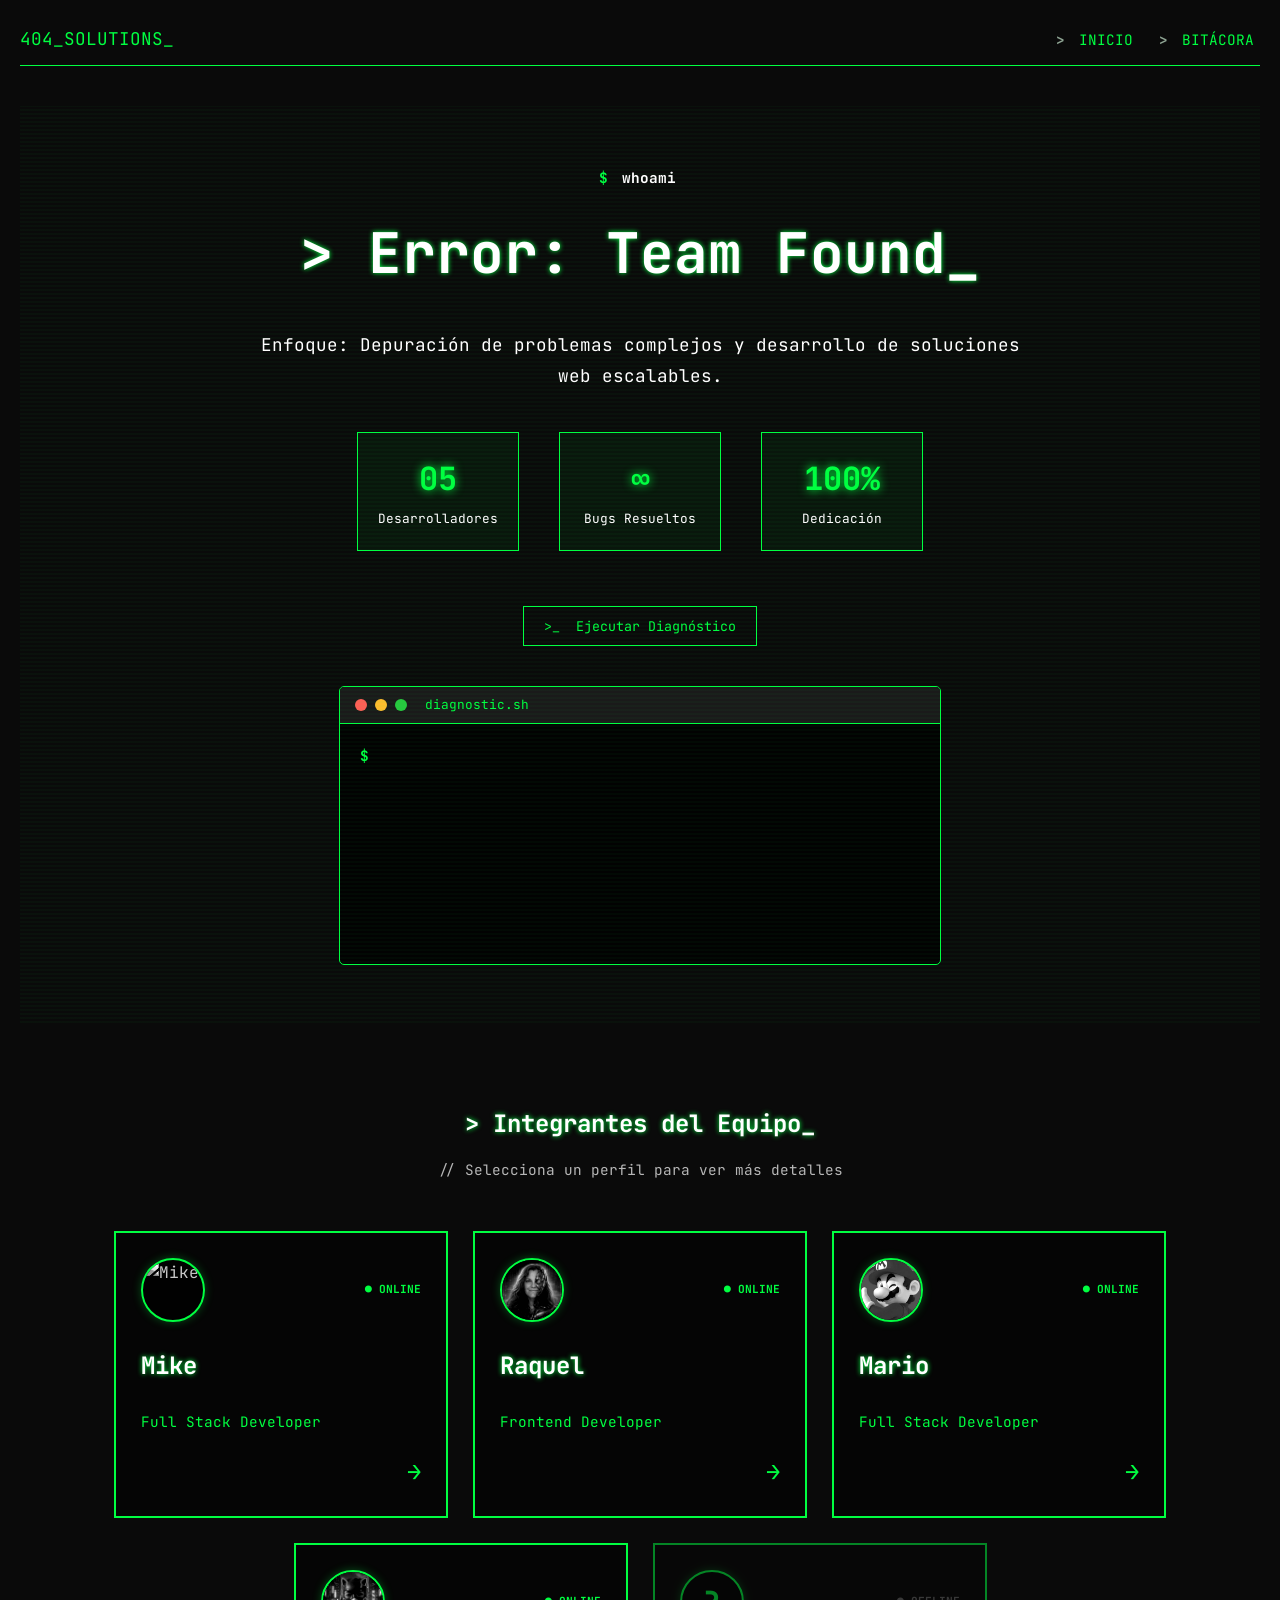
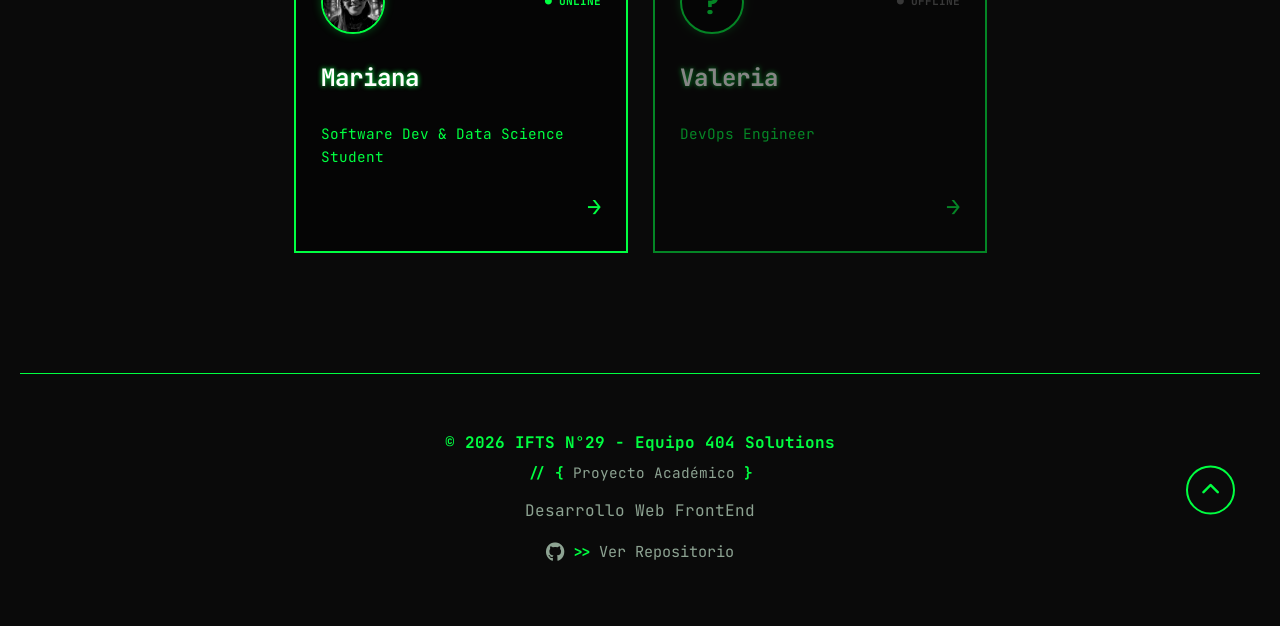
==== commit 494760f8: "Actualizo el proyecto" ====
--- a/index.html
+++ b/index.html
@@ -28,7 +28,7 @@
   <!-- <<< ----------- Menu Hamburguesa ----------- >>> -->
 
   <header class="dos-columnas">
-    <a href="index.html" class="logo">404_SOLUTIONS_</a>
+    <a href="index.html" class="oculto logo">404_SOLUTIONS_</a>
     <div class="menu-hamburguesa">
       <!-- <<< ----------- Boton Menu Hamburguesa ----------- >>> -->
       <button id="abrir" class="abrir-menu"><img class="img-abrir" src="/img/iconos-mario/menu.png" alt="menu"></button>
--- a/css/styles.css
+++ b/css/styles.css
@@ -103,7 +103,7 @@
 }
 
 @media (min-width: 769px) {
-  .menu-hamburguesa {
+  .menu-hamburguesa, .oculto {
     display: none;
   }
 }
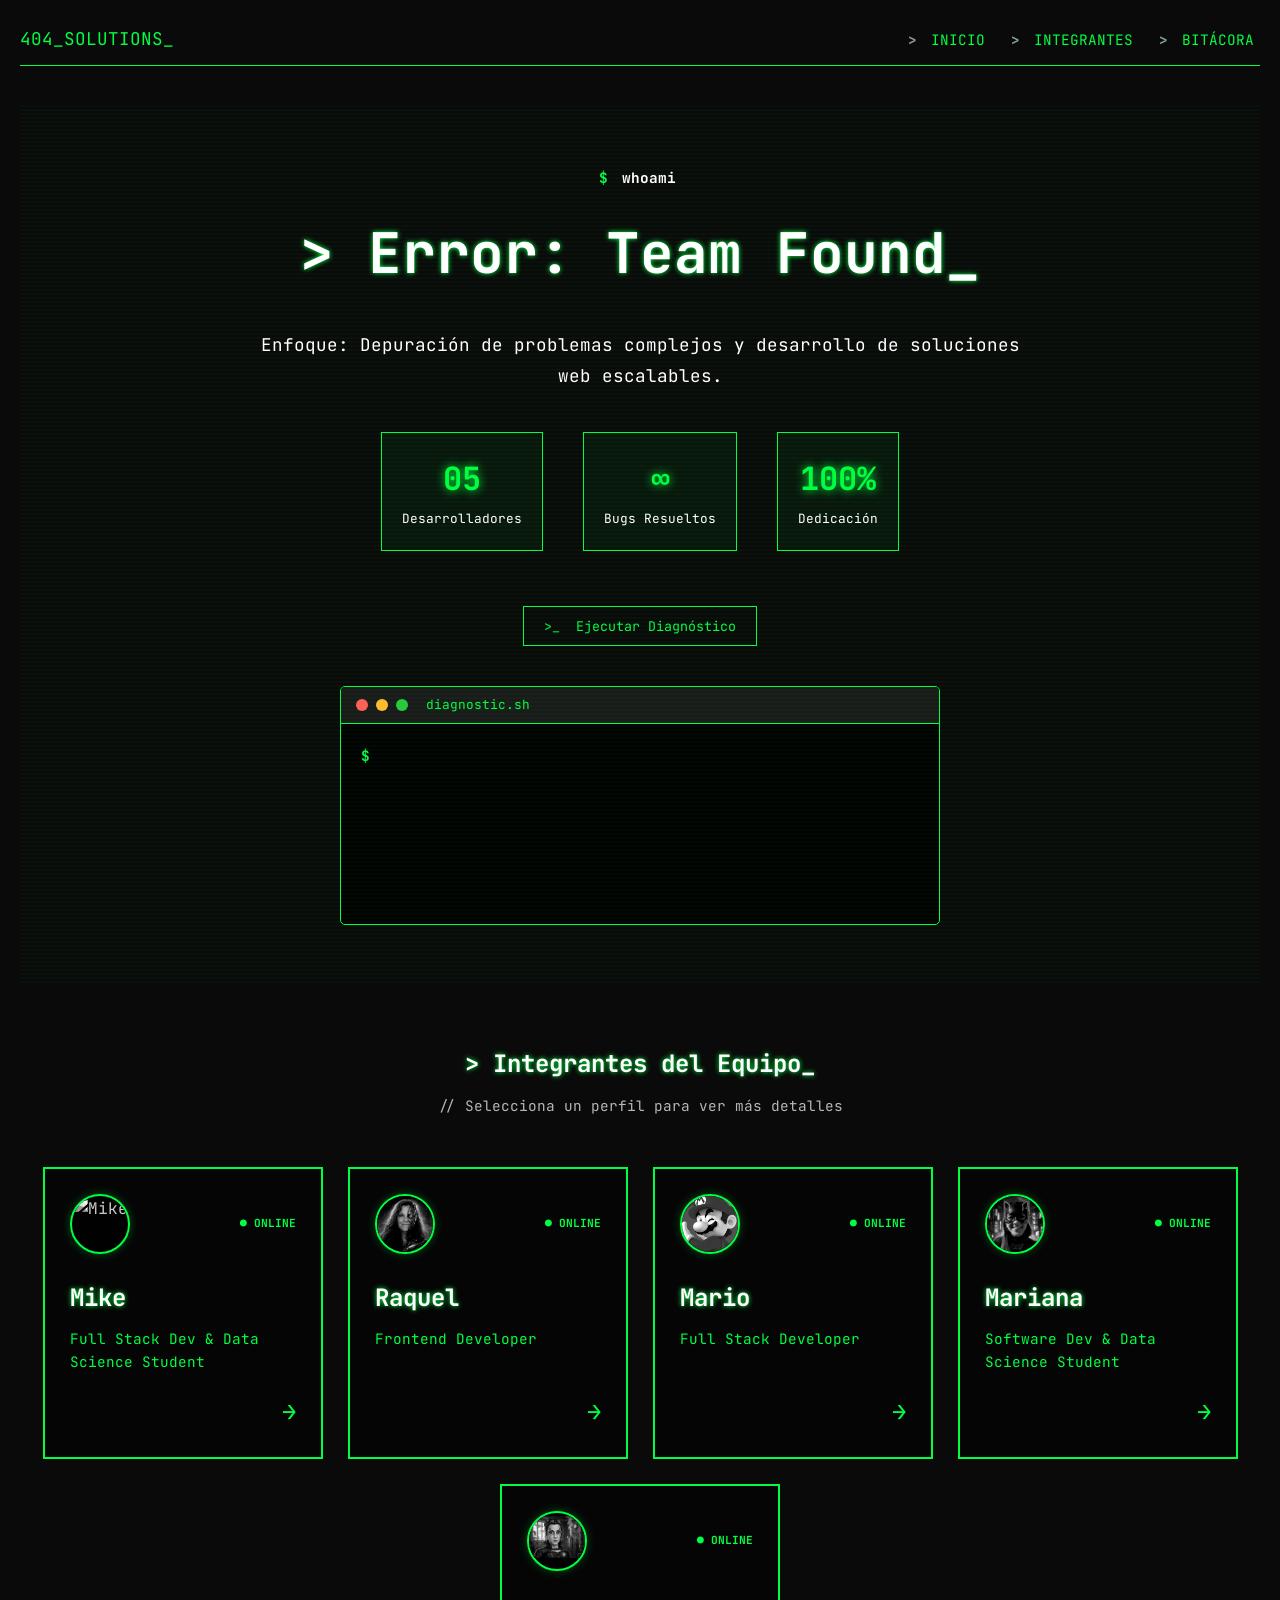
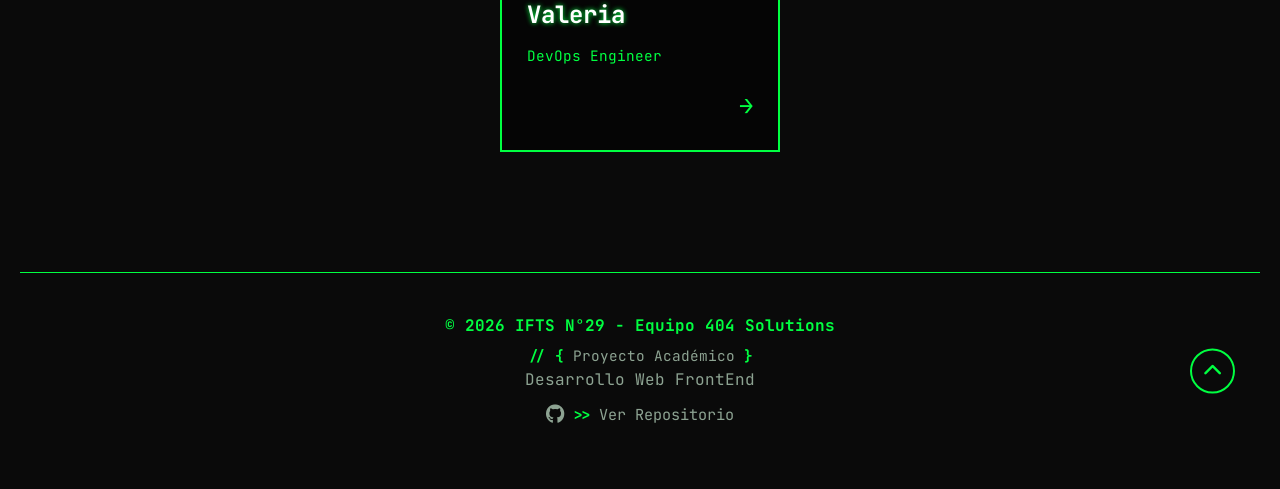
==== commit 11d8aacf: "Actualizo proyecto" ====
--- a/index.html
+++ b/index.html
@@ -2,203 +2,210 @@
 <html lang="es">
 
 <head>
-  <meta charset="UTF-8" />
-  <meta name="viewport" content="width=device-width, initial-scale=1.0" />
-  <title>404 Solutions - Home</title>
-
-  <link href="https://fonts.googleapis.com/css2?family=JetBrains+Mono:wght@400;700&display=swap" rel="stylesheet" />
-  <link rel="stylesheet" href="https://cdnjs.cloudflare.com/ajax/libs/font-awesome/6.5.1/css/all.min.css" />
-  <link rel="stylesheet" href="css/styles.css" />
-  <link rel="icon" href="img/logo404solution.ico" type="image/x-icon" />
+    <meta charset="UTF-8" />
+    <meta name="viewport" content="width=device-width, initial-scale=1.0" />
+    <title>404 Solutions - Home</title>
+
+    <link href="https://fonts.googleapis.com/css2?family=JetBrains+Mono:wght@400;700&display=swap" rel="stylesheet" />
+    <link rel="stylesheet" href="https://cdnjs.cloudflare.com/ajax/libs/font-awesome/6.5.1/css/all.min.css" />
+    <link rel="stylesheet" href="css/styles.css" />
+    <link rel="icon" href="img/logo404solution.ico" type="image/x-icon" />
 </head>
 
 <body class="terminal-theme">
-  <header>
-    <nav class="nav-container">
-      <a href="index.html" class="logo">404_SOLUTIONS_</a>
-      <ul class="nav-links">
-        <li><a href="index.html" class="active">Inicio</a></li>
-        <li><a href="bitacora.html">Bitácora</a></li>
-      </ul>
-    </nav>
-  </header>
-
-  <!-- <<< ----------- * ----------- Header Celular ----------- * ----------- >>> -->
-
-  <!-- <<< ----------- Menu Hamburguesa ----------- >>> -->
-
-  <header class="dos-columnas">
-    <a href="index.html" class="oculto logo">404_SOLUTIONS_</a>
-    <div class="menu-hamburguesa">
-      <!-- <<< ----------- Boton Menu Hamburguesa ----------- >>> -->
-      <button id="abrir" class="abrir-menu"><img class="img-abrir" src="/img/iconos-mario/menu.png" alt="menu"></button>
-      <nav class="nav" id="nav">
-        <button id="cerrar" class="cerrar-menu"><img class="img-cerrar" src="/img/iconos-mario/cerrar.png"
-            alt="cerrar"></button>
-        <ul class="nav-links">
-          <li><a href="index.html" class="active">Inicio</a></li>
-        </ul>
-        <ul class="nav-links">
-          <li><a href="bitacora.html">Bitácora</a></li>
-        </ul>
-      </nav>
-    </div>
-  </header>
-
-  <main>
-    <section id="hero">
-      <div class="hero-content">
-        <div class="terminal-prompt">
-          <span class="prompt-symbol">$</span>
-          <span class="prompt-text">whoami</span>
+    <header>
+        <nav class="nav-container">
+            <a href="index.html" class="logo">404_SOLUTIONS_</a>
+            <ul class="nav-links">
+                <li><a href="index.html" class="active">Inicio</a></li>
+                <li><a href="#team-list" class="active">Integrantes</a></li>
+                <li><a href="bitacora.html">Bitácora</a></li>
+            </ul>
+        </nav>
+    </header>
+
+    <!-- <<< ----------- * ----------- Header Celular ----------- * ----------- >>> -->
+
+    <!-- <<< ----------- Menu Hamburguesa ----------- >>> -->
+
+    <header class="dos-columnas">
+        <a href="index.html" class="oculto logo">404_SOLUTIONS_</a>
+        <div class="menu-hamburguesa">
+            <!-- <<< ----------- Boton Menu Hamburguesa ----------- >>> -->
+            <button id="abrir" class="abrir-menu"><img class="img-abrir" src="/img/iconos-mario/menu.png"
+                    alt="menu"></button>
+            <nav class="nav" id="nav">
+                <button id="cerrar" class="cerrar-menu"><img class="img-cerrar" src="/img/iconos-mario/cerrar.png"
+                        alt="cerrar"></button>
+                <ul class="nav-links">
+                    <li><a href="index.html" class="active">Inicio</a></li>
+                </ul>
+                <ul class="nav-links">
+                    <li><a href="#team-list">Integrantes</a></li>
+                </ul>
+                <ul class="nav-links">
+                    <li><a href="bitacora.html">Bitácora</a></li>
+                </ul>
+            </nav>
         </div>
-        <h1 class="glitch-text" data-text="&gt; Error: Team Found_">
-          &gt; Error: Team Found_
-        </h1>
-        <p class="hero-description">
-          <span class="typing-effect">Enfoque: Depuración de problemas complejos y desarrollo de
-            soluciones web escalables.</span>
-        </p>
-        <div class="hero-stats">
-          <div class="stat-item">
-            <span class="stat-number">05</span>
-            <span class="stat-label">Desarrolladores</span>
-          </div>
-          <div class="stat-item">
-            <span class="stat-number">∞</span>
-            <span class="stat-label">Bugs Resueltos</span>
-          </div>
-          <div class="stat-item">
-            <span class="stat-number">100%</span>
-            <span class="stat-label">Dedicación</span>
-          </div>
+    </header>
+
+    <main>
+        <section id="hero">
+            <div class="hero-content">
+                <div class="terminal-prompt">
+                    <span class="prompt-symbol">$</span>
+                    <span class="prompt-text">whoami</span>
+                </div>
+                <h1 class="glitch-text" data-text="&gt; Error: Team Found_">
+                    &gt; Error: Team Found_
+                </h1>
+                <p class="hero-description">
+                    <span class="typing-effect">Enfoque: Depuración de problemas complejos y desarrollo de
+                        soluciones web escalables.</span>
+                </p>
+                <div class="hero-stats">
+                    <div class="stat-item">
+                        <span class="stat-number">05</span>
+                        <span class="stat-label">Desarrolladores</span>
+                    </div>
+                    <div class="stat-item">
+                        <span class="stat-number">∞</span>
+                        <span class="stat-label">Bugs Resueltos</span>
+                    </div>
+                    <div class="stat-item">
+                        <span class="stat-number">100%</span>
+                        <span class="stat-label">Dedicación</span>
+                    </div>
+                </div>
+                <button id="btn-interact" class="nav-button pulse-button">
+                    <span class="button-icon">&gt;_</span> Ejecutar Diagnóstico
+                </button>
+            </div>
+            <div class="hero-decoration" id="diagnosticOutput">
+                <div class="terminal-window-header">
+                    <span class="term-dot red"></span>
+                    <span class="term-dot yellow"></span>
+                    <span class="term-dot green"></span>
+                    <span class="term-title">diagnostic.sh</span>
+                </div>
+                <div class="code-lines" id="codeLines">
+                    <span class="terminal-prompt">$</span>
+                </div>
+            </div>
+        </section>
+
+        <section id="team-list">
+            <div class="section-header">
+                <h2 class="integrantes">&gt; Integrantes del Equipo_</h2>
+                <p class="section-subtitle">
+                    // Selecciona un perfil para ver más detalles
+                </p>
+            </div>
+            <div class="grid-container">
+                <a href="mike.html" class="team-card">
+                    <div class="card-header">
+                        <div class="card-avatar">
+                            <img src="img/avatar_mike.png" alt="Mike" class="avatar-img" />
+                        </div>
+                        <span class="card-status">● ONLINE</span>
+                    </div>
+                    <h3 class="card-name">Mike</h3>
+                    <p class="card-role">Full Stack Dev & Data Science Student</p>
+                    <div class="card-footer">
+                        <span class="card-arrow">→</span>
+                    </div>
+                </a>
+                <a href="raquel.html" class="team-card">
+                    <div class="card-header">
+                        <div class="card-avatar">
+                            <img src="img/perfil-raq.png" alt="Raquel" class="avatar-img" />
+                        </div>
+                        <span class="card-status">● ONLINE</span>
+                    </div>
+                    <h3 class="card-name">Raquel</h3>
+                    <p class="card-role">Frontend Developer</p>
+                    <div class="card-footer">
+                        <span class="card-arrow">→</span>
+                    </div>
+                </a>
+                <a href="mario.html" class="team-card">
+                    <div class="card-header">
+                        <div class="card-avatar">
+                            <img src="img/mario.png" alt="Mario" class="avatar-img" />
+                        </div>
+                        <span class="card-status">● ONLINE</span>
+                    </div>
+                    <h3 class="card-name">Mario</h3>
+                    <p class="card-role">Full Stack Developer</p>
+                    <div class="card-footer">
+                        <span class="card-arrow">→</span>
+                    </div>
+                </a>
+                <a href="mariana.html" class="team-card">
+                    <div class="card-header">
+                        <div class="card-avatar">
+                            <img src="img/avatar_mariana.jpg" alt="Mariana" class="avatar-img" />
+                        </div>
+                        <span class="card-status">● ONLINE</span>
+                    </div>
+                    <h3 class="card-name">Mariana</h3>
+                    <p class="card-role">Software Dev & Data Science Student</p>
+                    <div class="card-footer">
+                        <span class="card-arrow">→</span>
+                    </div>
+                </a>
+                <a href="valeriat.html" class="team-card">
+                    <div class="card-header">
+                        <div class="card-avatar">
+                            <div class="img/avatar_vale"><img src="img/img-valeria/avatar_vale.png" alt="Valeria"
+                                    class="avatar-img" />
+                            </div>
+                        </div>
+                        <span class="card-status">● ONLINE</span>
+                    </div>
+                    <h3 class="card-name">Valeria</h3>
+                    <p class="card-role">DevOps Engineer</p>
+                    <div class="card-footer">
+                        <span class="card-arrow">→</span>
+                    </div>
+                </a>
+            </div>
+        </section>
+    </main>
+
+    <footer class="main-footer">
+        <div class="footer-contenido">
+            <div class="footer-info">
+                <p class="footer-copy">
+                    &copy; <span id="year"></span> IFTS N°29 - Equipo 404 Solutions
+                </p>
+                <p class="licencia">
+                    <span class="verde-fuerte">// {</span>
+                    <span class="texto-opaco">Proyecto Académico</span>
+                    <span class="verde-fuerte">}</span>
+                <div class="texto-opaco">Desarrollo Web FrontEnd</div>
+                </p>
+            </div>
+
+            <div class="footer-redes">
+                <a href="https://github.com/IFTS29/404_Solutions_TP1_FrontEnd" target="_blank" class="enlace-repo"
+                    aria-label="Repositorio GitHub del Grupo">
+                    <i class="fa-brands fa-github"></i>
+                    <span class="verde-fuerte">&gt;&gt;</span>
+                    <span class="texto-opaco">Ver Repositorio</span>
+                </a>
+            </div>
         </div>
-        <button id="btn-interact" class="nav-button pulse-button">
-          <span class="button-icon">&gt;_</span> Ejecutar Diagnóstico
-        </button>
-      </div>
-      <div class="hero-decoration" id="diagnosticOutput">
-        <div class="terminal-window-header">
-          <span class="term-dot red"></span>
-          <span class="term-dot yellow"></span>
-          <span class="term-dot green"></span>
-          <span class="term-title">diagnostic.sh</span>
+
+        <div class="btn-subir-container">
+            <a href="#" aria-label="Volver arriba" class="btn-subir">
+                <i class="fa-solid fa-chevron-up"></i>
+            </a>
         </div>
-        <div class="code-lines" id="codeLines">
-          <span class="terminal-prompt">$</span>
-        </div>
-      </div>
-    </section>
-
-    <section id="team-list">
-      <div class="section-header">
-        <h2 class="integrantes">&gt; Integrantes del Equipo_</h2>
-        <p class="section-subtitle">
-          // Selecciona un perfil para ver más detalles
-        </p>
-      </div>
-      <div class="grid-container">
-        <a href="mike.html" class="team-card">
-          <div class="card-header">
-            <div class="card-avatar">
-              <img src="img/avatar_mike.png" alt="Mike" class="avatar-img" />
-            </div>
-            <span class="card-status">● ONLINE</span>
-          </div>
-          <h3 class="card-name">Mike</h3>
-          <p class="card-role">Full Stack Developer</p>
-          <div class="card-footer">
-            <span class="card-arrow">→</span>
-          </div>
-        </a>
-        <a href="raquel.html" class="team-card">
-          <div class="card-header">
-            <div class="card-avatar">
-              <img src="img/perfil-raq.png" alt="Raquel" class="avatar-img" />
-            </div>
-            <span class="card-status">● ONLINE</span>
-          </div>
-          <h3 class="card-name">Raquel</h3>
-          <p class="card-role">Frontend Developer</p>
-          <div class="card-footer">
-            <span class="card-arrow">→</span>
-          </div>
-        </a>
-        <a href="mario.html" class="team-card">
-          <div class="card-header">
-            <div class="card-avatar">
-              <img src="img/mario.png" alt="Mario" class="avatar-img" />
-            </div>
-            <span class="card-status">● ONLINE</span>
-          </div>
-          <h3 class="card-name">Mario</h3>
-          <p class="card-role">Full Stack Developer</p>
-          <div class="card-footer">
-            <span class="card-arrow">→</span>
-          </div>
-        </a>
-        <a href="mariana.html" class="team-card">
-          <div class="card-header">
-            <div class="card-avatar">
-              <img src="img/avatar_mariana.jpg" alt="Mariana Aiello" class="avatar-img" />
-            </div>
-            <span class="card-status">● ONLINE</span>
-          </div>
-          <h3 class="card-name">Mariana</h3>
-          <p class="card-role">Software Dev & Data Science Student</p>
-          <div class="card-footer">
-            <span class="card-arrow">→</span>
-          </div>
-        </a>
-        <a href="#" class="team-card card-disabled">
-          <div class="card-header">
-            <div class="card-avatar">
-              <div class="avatar-placeholder">?</div>
-            </div>
-            <span class="card-status offline">● OFFLINE</span>
-          </div>
-          <h3 class="card-name">Valeria</h3>
-          <p class="card-role">DevOps Engineer</p>
-          <div class="card-footer">
-            <span class="card-arrow">→</span>
-          </div>
-        </a>
-      </div>
-    </section>
-  </main>
-
-  <footer class="main-footer">
-    <div class="footer-contenido">
-      <div class="footer-info">
-        <p class="footer-copy">
-          &copy; <span id="year"></span> IFTS N°29 - Equipo 404 Solutions
-        </p>
-        <p class="licencia">
-          <span class="verde-fuerte">// {</span>
-          <span class="texto-opaco">Proyecto Académico</span>
-          <span class="verde-fuerte">}</span>
-        <div class="texto-opaco">Desarrollo Web FrontEnd</div>
-        </p>
-      </div>
-
-      <div class="footer-redes">
-        <a href="https://github.com/IFTS29/404_Solutions_TP1_FrontEnd" target="_blank" class="enlace-repo"
-          aria-label="Repositorio GitHub del Grupo">
-          <i class="fa-brands fa-github"></i>
-          <span class="verde-fuerte">&gt;&gt;</span>
-          <span class="texto-opaco">Ver Repositorio</span>
-        </a>
-      </div>
-    </div>
-
-    <div class="btn-subir-container">
-      <a href="#" aria-label="Volver arriba" class="btn-subir">
-        <i class="fa-solid fa-chevron-up"></i>
-      </a>
-    </div>
-  </footer>
-
-  <script src="js/main.js"></script>
+    </footer>
+
+    <script src="js/main.js"></script>
 </body>
 
 </html>
--- a/css/styles.css
+++ b/css/styles.css
@@ -10,6 +10,12 @@
   --surface-color: #333;
 }
 
+* {
+  box-sizing: border-box;
+  margin: 0;
+  padding: 0;
+}
+
 html {
   scroll-behavior: smooth;
 }
@@ -25,7 +31,11 @@
 
 /* Navegación  */
 header {
+  /* position:sticky;
+  top:0; */
   width: 100%;
+  /* z-index: 1000; */
+  background-color: color-mix(in srgb, var(--bg-color), transparent 20%);
 }
 
 .nav-container {
